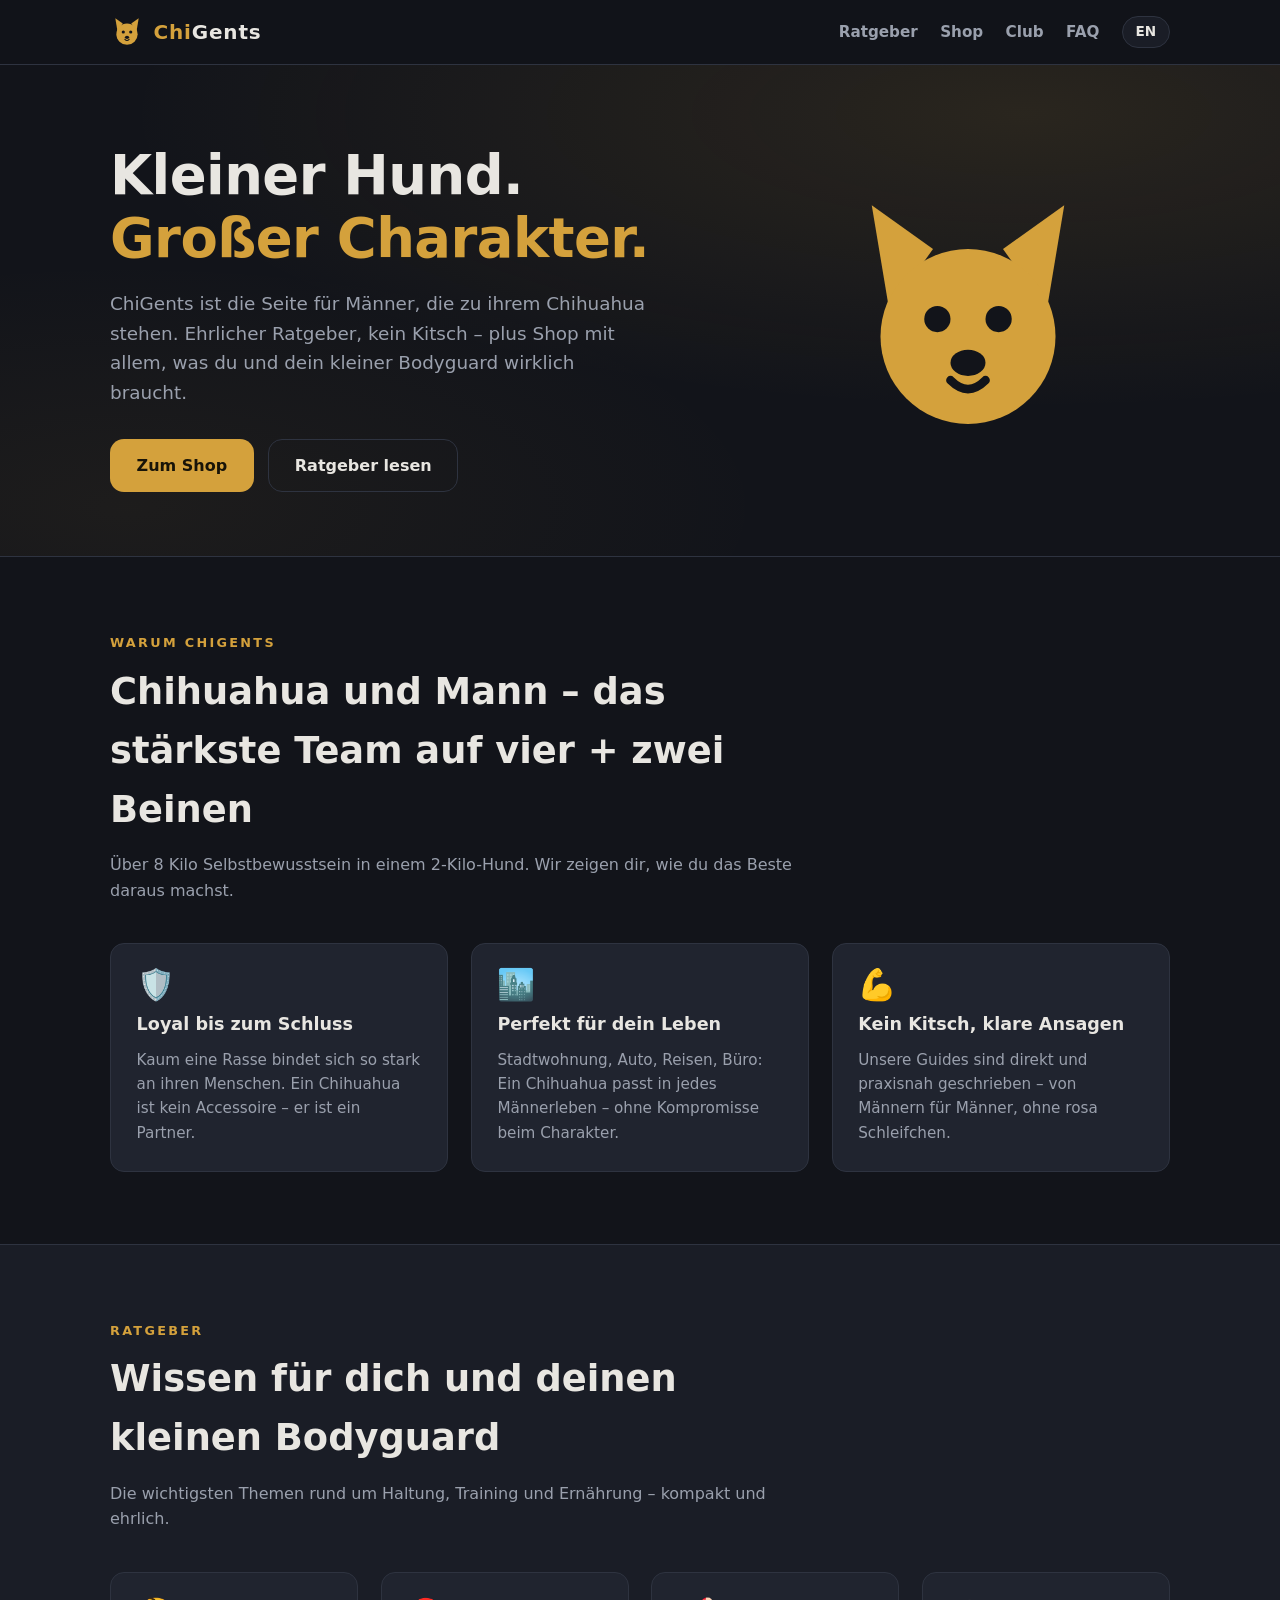
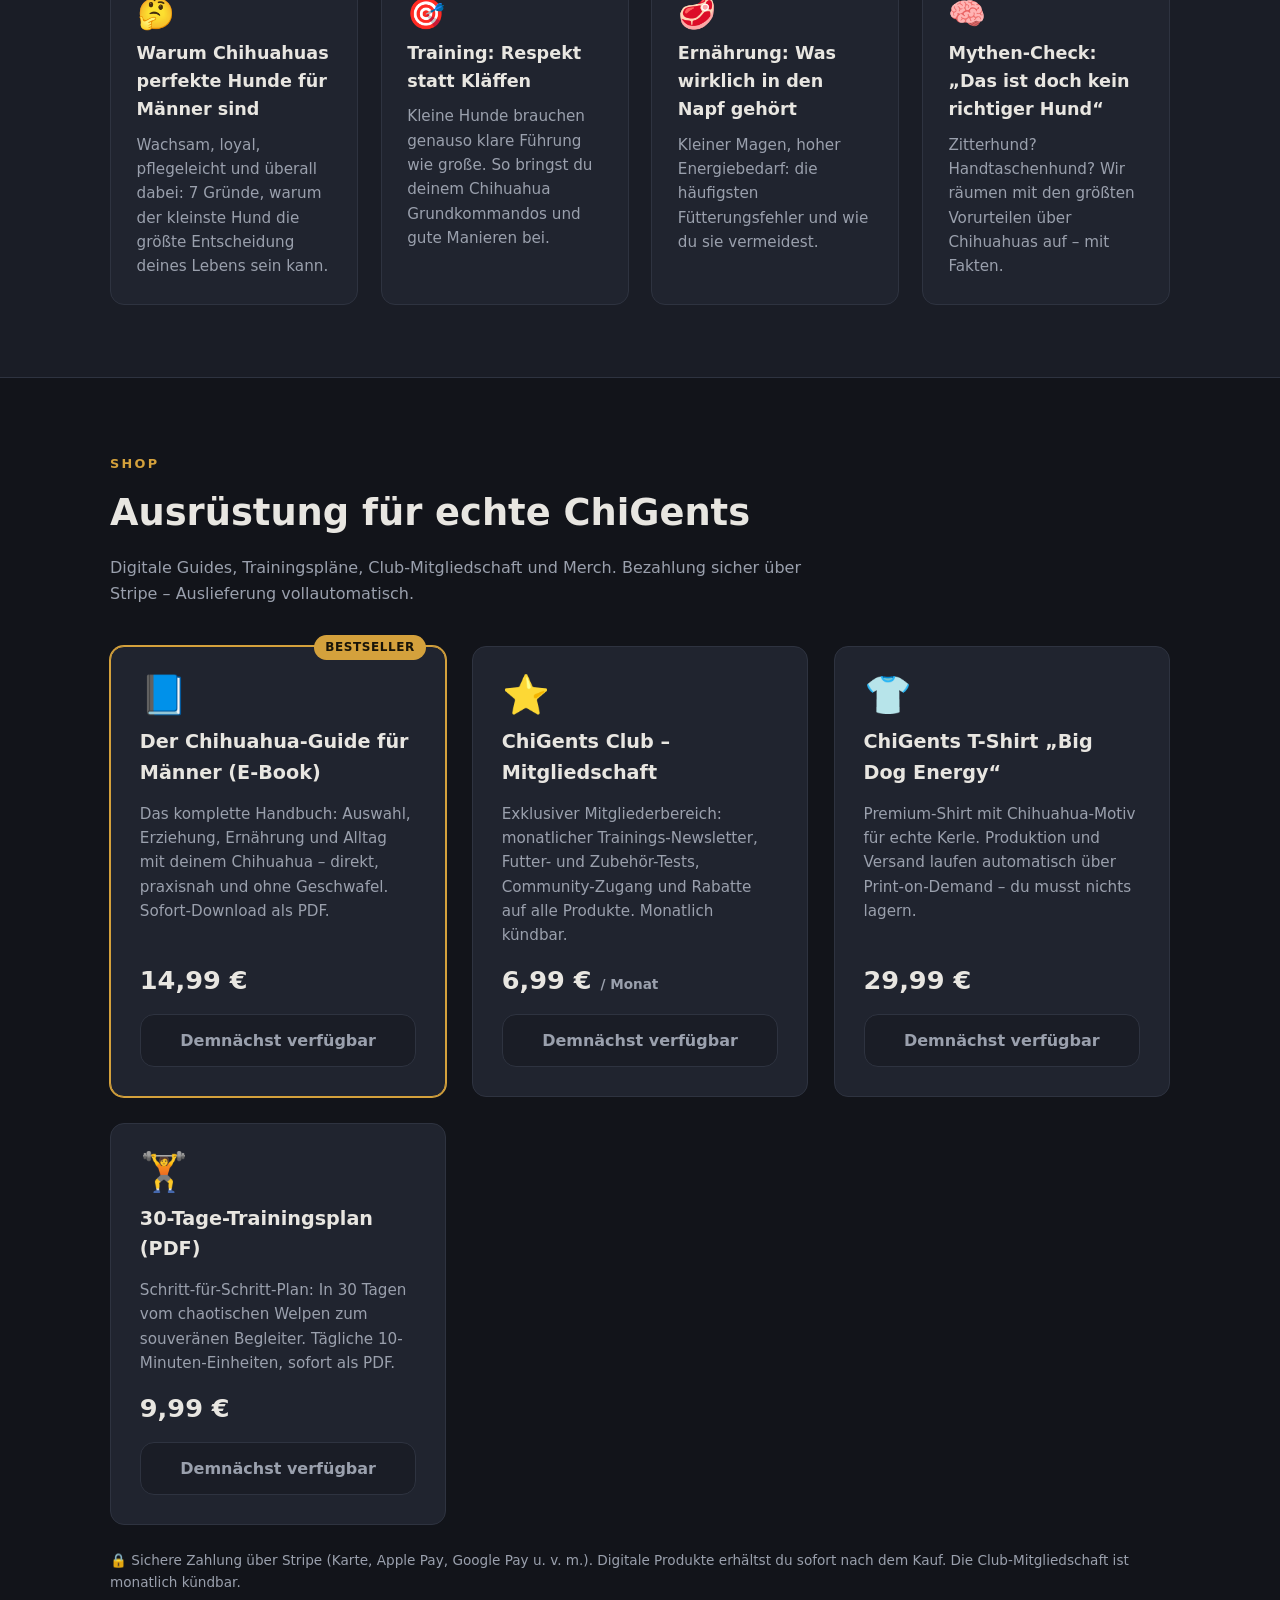
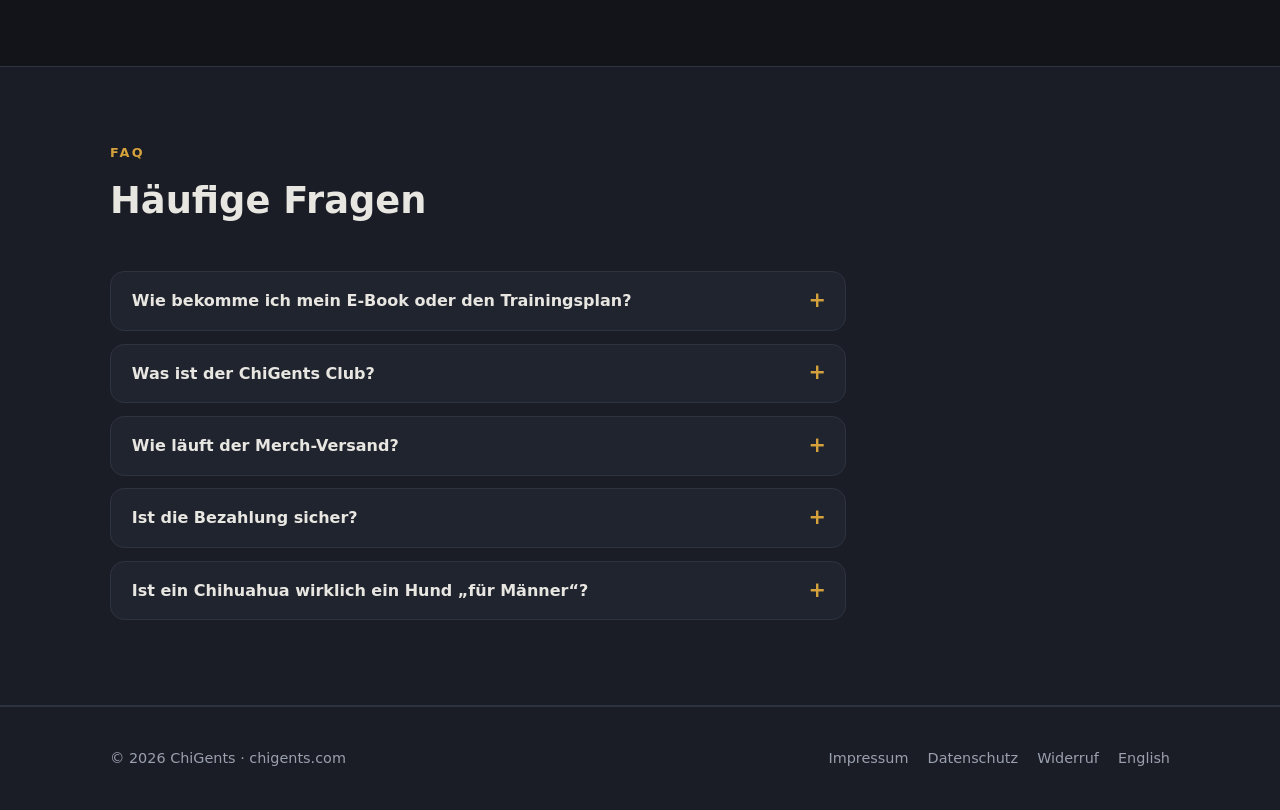
==== index.html @ 24e94a9b "Add ChiGents landing page with shop, Stripe payment links and GitHub Pages deploy - Bilingual (DE/EN" ====
<!DOCTYPE html>
<html lang="de">
<head>
  <meta charset="UTF-8">
  <meta name="viewport" content="width=device-width, initial-scale=1.0">
  <title>ChiGents – Männer mit Chihuahua | Shop &amp; Ratgeber</title>
  <meta name="description" content="ChiGents ist die Seite für Männer mit Chihuahua: ehrlicher Ratgeber, E-Books, Trainingspläne, Club-Mitgliedschaft und Merch. Kleiner Hund. Großer Charakter.">
  <link rel="canonical" href="https://chigents.com/">
  <link rel="alternate" hreflang="de" href="https://chigents.com/">
  <link rel="alternate" hreflang="en" href="https://chigents.com/en/">
  <meta property="og:title" content="ChiGents – Männer mit Chihuahua">
  <meta property="og:description" content="Ratgeber, Shop und Club für Männer mit Chihuahua. Kleiner Hund. Großer Charakter.">
  <meta property="og:type" content="website">
  <meta property="og:url" content="https://chigents.com/">
  <link rel="icon" href="data:image/svg+xml,%3Csvg xmlns='http://www.w3.org/2000/svg' viewBox='0 0 100 100'%3E%3Ctext y='80' font-size='80'%3E🐕%3C/text%3E%3C/svg%3E">
  <link rel="stylesheet" href="assets/css/style.css">
</head>
<body>

  <header class="site-header">
    <div class="container">
      <a class="brand" href="./">
        <svg class="logo" viewBox="0 0 64 64" aria-hidden="true">
          <polygon points="10,6 24,16 14,30" fill="#d4a13c"/>
          <polygon points="54,6 40,16 50,30" fill="#d4a13c"/>
          <circle cx="32" cy="36" r="20" fill="#d4a13c"/>
          <circle cx="25" cy="32" r="3" fill="#12141a"/>
          <circle cx="39" cy="32" r="3" fill="#12141a"/>
          <ellipse cx="32" cy="42" rx="4" ry="3" fill="#12141a"/>
          <path d="M28 46 q4 4 8 0" stroke="#12141a" stroke-width="2" fill="none" stroke-linecap="round"/>
        </svg>
        <span><span class="brand-chi">Chi</span>Gents</span>
      </a>
      <nav class="main-nav">
        <a href="#ratgeber">Ratgeber</a>
        <a href="#shop">Shop</a>
        <a href="#club">Club</a>
        <a href="#faq">FAQ</a>
        <a class="lang-switch" href="en/" hreflang="en" lang="en">EN</a>
      </nav>
    </div>
  </header>

  <main>

    <!-- Hero -->
    <section class="hero">
      <div class="container">
        <div>
          <h1>Kleiner Hund.<br><span class="accent">Großer Charakter.</span></h1>
          <p class="tagline">
            ChiGents ist die Seite für Männer, die zu ihrem Chihuahua stehen.
            Ehrlicher Ratgeber, kein Kitsch – plus Shop mit allem, was du und
            dein kleiner Bodyguard wirklich braucht.
          </p>
          <div class="hero-cta">
            <a class="btn btn-primary" href="#shop">Zum Shop</a>
            <a class="btn btn-ghost" href="#ratgeber">Ratgeber lesen</a>
          </div>
        </div>
        <div class="hero-dog">
          <svg viewBox="0 0 64 64" aria-hidden="true">
            <polygon points="10,6 24,16 14,30" fill="#d4a13c"/>
            <polygon points="54,6 40,16 50,30" fill="#d4a13c"/>
            <circle cx="32" cy="36" r="20" fill="#d4a13c"/>
            <circle cx="25" cy="32" r="3" fill="#12141a"/>
            <circle cx="39" cy="32" r="3" fill="#12141a"/>
            <ellipse cx="32" cy="42" rx="4" ry="3" fill="#12141a"/>
            <path d="M28 46 q4 4 8 0" stroke="#12141a" stroke-width="2" fill="none" stroke-linecap="round"/>
          </svg>
        </div>
      </div>
    </section>

    <!-- Warum ChiGents -->
    <section class="section">
      <div class="container">
        <div class="section-head">
          <span class="kicker">Warum ChiGents</span>
          <h2>Chihuahua und Mann – das stärkste Team auf vier + zwei Beinen</h2>
          <p>Über 8 Kilo Selbstbewusstsein in einem 2-Kilo-Hund. Wir zeigen dir, wie du das Beste daraus machst.</p>
        </div>
        <div class="card-grid">
          <div class="card">
            <div class="card-icon">🛡️</div>
            <h3>Loyal bis zum Schluss</h3>
            <p>Kaum eine Rasse bindet sich so stark an ihren Menschen. Ein Chihuahua ist kein Accessoire – er ist ein Partner.</p>
          </div>
          <div class="card">
            <div class="card-icon">🏙️</div>
            <h3>Perfekt für dein Leben</h3>
            <p>Stadtwohnung, Auto, Reisen, Büro: Ein Chihuahua passt in jedes Männerleben – ohne Kompromisse beim Charakter.</p>
          </div>
          <div class="card">
            <div class="card-icon">💪</div>
            <h3>Kein Kitsch, klare Ansagen</h3>
            <p>Unsere Guides sind direkt und praxisnah geschrieben – von Männern für Männer, ohne rosa Schleifchen.</p>
          </div>
        </div>
      </div>
    </section>

    <!-- Ratgeber -->
    <section class="section alt" id="ratgeber">
      <div class="container">
        <div class="section-head">
          <span class="kicker">Ratgeber</span>
          <h2>Wissen für dich und deinen kleinen Bodyguard</h2>
          <p>Die wichtigsten Themen rund um Haltung, Training und Ernährung – kompakt und ehrlich.</p>
        </div>
        <div class="card-grid">
          <div class="card">
            <div class="card-icon">🤔</div>
            <h3>Warum Chihuahuas perfekte Hunde für Männer sind</h3>
            <p>Wachsam, loyal, pflegeleicht und überall dabei: 7 Gründe, warum der kleinste Hund die größte Entscheidung deines Lebens sein kann.</p>
          </div>
          <div class="card">
            <div class="card-icon">🎯</div>
            <h3>Training: Respekt statt Kläffen</h3>
            <p>Kleine Hunde brauchen genauso klare Führung wie große. So bringst du deinem Chihuahua Grundkommandos und gute Manieren bei.</p>
          </div>
          <div class="card">
            <div class="card-icon">🥩</div>
            <h3>Ernährung: Was wirklich in den Napf gehört</h3>
            <p>Kleiner Magen, hoher Energiebedarf: die häufigsten Fütterungsfehler und wie du sie vermeidest.</p>
          </div>
          <div class="card">
            <div class="card-icon">🧠</div>
            <h3>Mythen-Check: „Das ist doch kein richtiger Hund“</h3>
            <p>Zitterhund? Handtaschenhund? Wir räumen mit den größten Vorurteilen über Chihuahuas auf – mit Fakten.</p>
          </div>
        </div>
      </div>
    </section>

    <!-- Shop -->
    <section class="section" id="shop">
      <div class="container">
        <div class="section-head">
          <span class="kicker">Shop</span>
          <h2>Ausrüstung für echte ChiGents</h2>
          <p>Digitale Guides, Trainingspläne, Club-Mitgliedschaft und Merch. Bezahlung sicher über Stripe – Auslieferung vollautomatisch.</p>
        </div>
        <div class="product-grid" id="product-grid">
          <!-- Produktkarten werden aus assets/js/products.js gerendert -->
        </div>
        <p class="shop-note" id="club">
          🔒 Sichere Zahlung über Stripe (Karte, Apple Pay, Google Pay u.&nbsp;v.&nbsp;m.). Digitale Produkte erhältst du sofort nach dem Kauf.
          Die Club-Mitgliedschaft ist monatlich kündbar.
        </p>
      </div>
    </section>

    <!-- FAQ -->
    <section class="section alt" id="faq">
      <div class="container">
        <div class="section-head">
          <span class="kicker">FAQ</span>
          <h2>Häufige Fragen</h2>
        </div>
        <div class="faq-list">
          <details>
            <summary>Wie bekomme ich mein E-Book oder den Trainingsplan?</summary>
            <p>Direkt nach der Bezahlung über Stripe erhältst du automatisch deinen Download-Link – per Bestätigungsseite und E-Mail. Kein Warten, kein Versand.</p>
          </details>
          <details>
            <summary>Was ist der ChiGents Club?</summary>
            <p>Eine monatliche Mitgliedschaft mit exklusivem Trainings-Newsletter, Produkt-Tests und Rabatten auf alle Shop-Artikel. Du kannst jederzeit zum Monatsende kündigen.</p>
          </details>
          <details>
            <summary>Wie läuft der Merch-Versand?</summary>
            <p>Unsere Textilien werden per Print-on-Demand frisch für dich produziert und direkt vom Produktionspartner verschickt – nachhaltiger als Massenlager und immer in deiner Größe.</p>
          </details>
          <details>
            <summary>Ist die Bezahlung sicher?</summary>
            <p>Ja. Alle Zahlungen laufen über Stripe, einen der weltweit größten Zahlungsanbieter. Wir selbst speichern keine Zahlungsdaten.</p>
          </details>
          <details>
            <summary>Ist ein Chihuahua wirklich ein Hund „für Männer“?</summary>
            <p>Absolut. Chihuahuas gehören zu den loyalsten und wachsamsten Rassen überhaupt. Wer einen führt, weiß: Charakter hat nichts mit Schulterhöhe zu tun.</p>
          </details>
        </div>
      </div>
    </section>

  </main>

  <footer class="site-footer">
    <div class="container">
      <div>© <span id="year">2026</span> ChiGents · chigents.com</div>
      <nav class="footer-links">
        <a href="impressum.html">Impressum</a>
        <a href="datenschutz.html">Datenschutz</a>
        <a href="widerruf.html">Widerruf</a>
        <a href="en/" hreflang="en" lang="en">English</a>
      </nav>
    </div>
  </footer>

  <script src="assets/js/products.js"></script>
  <script src="assets/js/main.js"></script>
</body>
</html>
---- assets/css/style.css ----
/* ============================================================
   ChiGents – chigents.com
   Dunkles, maskulines Theme mit Gold-Akzent
   ============================================================ */

:root {
  --bg: #12141a;
  --bg-soft: #1a1d26;
  --bg-card: #20242f;
  --border: #2e3340;
  --text: #e8e6e1;
  --text-muted: #9aa0ad;
  --accent: #d4a13c;
  --accent-hover: #e6b85c;
  --accent-dark: #a87e2a;
  --danger: #c0533f;
  --radius: 14px;
  --maxw: 1100px;
}

* { box-sizing: border-box; margin: 0; padding: 0; }

html { scroll-behavior: smooth; }

body {
  background: var(--bg);
  color: var(--text);
  font-family: "Segoe UI", system-ui, -apple-system, Roboto, "Helvetica Neue", sans-serif;
  line-height: 1.6;
  -webkit-font-smoothing: antialiased;
}

img, svg { max-width: 100%; display: block; }

a { color: var(--accent); text-decoration: none; }
a:hover { color: var(--accent-hover); }

.container {
  max-width: var(--maxw);
  margin: 0 auto;
  padding: 0 1.25rem;
}

/* ---------- Header ---------- */

.site-header {
  position: sticky;
  top: 0;
  z-index: 50;
  background: rgba(18, 20, 26, 0.92);
  backdrop-filter: blur(8px);
  border-bottom: 1px solid var(--border);
}

.site-header .container {
  display: flex;
  align-items: center;
  justify-content: space-between;
  gap: 1rem;
  height: 64px;
}

.brand {
  display: flex;
  align-items: center;
  gap: 0.6rem;
  font-weight: 800;
  font-size: 1.25rem;
  letter-spacing: 0.04em;
  color: var(--text);
}
.brand:hover { color: var(--text); }
.brand .logo { width: 34px; height: 34px; flex-shrink: 0; }
.brand .brand-chi { color: var(--accent); }

.main-nav {
  display: flex;
  align-items: center;
  gap: 1.4rem;
  font-size: 0.95rem;
}
.main-nav a { color: var(--text-muted); font-weight: 600; }
.main-nav a:hover { color: var(--text); }

.lang-switch {
  border: 1px solid var(--border);
  border-radius: 999px;
  padding: 0.25rem 0.8rem;
  font-size: 0.85rem;
  font-weight: 700;
  color: var(--text) !important;
  background: var(--bg-soft);
}
.lang-switch:hover { border-color: var(--accent); }

@media (max-width: 720px) {
  .main-nav a:not(.lang-switch) { display: none; }
}

/* ---------- Hero ---------- */

.hero {
  padding: 5rem 0 4rem;
  background:
    radial-gradient(ellipse 70% 60% at 80% 10%, rgba(212, 161, 60, 0.12), transparent),
    radial-gradient(ellipse 50% 50% at 10% 90%, rgba(212, 161, 60, 0.06), transparent);
  border-bottom: 1px solid var(--border);
}

.hero .container {
  display: grid;
  grid-template-columns: 1.2fr 0.8fr;
  gap: 3rem;
  align-items: center;
}

.hero h1 {
  font-size: clamp(2.2rem, 5vw, 3.4rem);
  line-height: 1.15;
  font-weight: 900;
  letter-spacing: -0.01em;
}
.hero h1 .accent { color: var(--accent); }

.hero .tagline {
  margin-top: 1.2rem;
  font-size: 1.15rem;
  color: var(--text-muted);
  max-width: 34rem;
}

.hero-cta {
  margin-top: 2rem;
  display: flex;
  flex-wrap: wrap;
  gap: 0.9rem;
}

.hero-dog {
  display: flex;
  justify-content: center;
}
.hero-dog svg { width: min(280px, 60vw); height: auto; }

@media (max-width: 820px) {
  .hero .container { grid-template-columns: 1fr; }
  .hero-dog { order: -1; }
  .hero-dog svg { width: 160px; }
}

/* ---------- Buttons ---------- */

.btn {
  display: inline-block;
  padding: 0.8rem 1.6rem;
  border-radius: var(--radius);
  font-weight: 700;
  font-size: 1rem;
  border: 1px solid transparent;
  cursor: pointer;
  transition: transform 0.12s ease, background 0.12s ease, border-color 0.12s ease;
}
.btn:active { transform: scale(0.98); }

.btn-primary {
  background: var(--accent);
  color: #181408;
}
.btn-primary:hover { background: var(--accent-hover); color: #181408; }

.btn-ghost {
  border-color: var(--border);
  color: var(--text);
  background: transparent;
}
.btn-ghost:hover { border-color: var(--accent); color: var(--text); }

.btn-disabled {
  background: var(--bg-soft);
  border-color: var(--border);
  color: var(--text-muted);
  cursor: not-allowed;
}

/* ---------- Sections ---------- */

.section { padding: 4.5rem 0; }
.section.alt { background: var(--bg-soft); border-top: 1px solid var(--border); border-bottom: 1px solid var(--border); }

.section-head { max-width: 44rem; margin-bottom: 2.5rem; }
.section-head .kicker {
  text-transform: uppercase;
  letter-spacing: 0.18em;
  font-size: 0.8rem;
  font-weight: 800;
  color: var(--accent);
}
.section-head h2 {
  font-size: clamp(1.6rem, 3.5vw, 2.3rem);
  margin-top: 0.5rem;
  font-weight: 800;
}
.section-head p { margin-top: 0.8rem; color: var(--text-muted); }

/* ---------- Cards (Ratgeber / USP) ---------- */

.card-grid {
  display: grid;
  grid-template-columns: repeat(auto-fit, minmax(240px, 1fr));
  gap: 1.4rem;
}

.card {
  background: var(--bg-card);
  border: 1px solid var(--border);
  border-radius: var(--radius);
  padding: 1.6rem;
  display: flex;
  flex-direction: column;
  gap: 0.6rem;
}
.card .card-icon { font-size: 1.9rem; line-height: 1; }
.card h3 { font-size: 1.1rem; font-weight: 800; }
.card p { color: var(--text-muted); font-size: 0.95rem; }
.card .card-link { margin-top: auto; font-weight: 700; font-size: 0.9rem; }

/* ---------- Shop / Produkte ---------- */

.product-grid {
  display: grid;
  grid-template-columns: repeat(auto-fit, minmax(270px, 1fr));
  gap: 1.6rem;
}

.product-card {
  background: var(--bg-card);
  border: 1px solid var(--border);
  border-radius: var(--radius);
  padding: 1.8rem;
  display: flex;
  flex-direction: column;
  gap: 0.8rem;
  position: relative;
}
.product-card.featured { border-color: var(--accent); box-shadow: 0 0 0 1px var(--accent); }

.product-badge {
  position: absolute;
  top: -0.8rem;
  right: 1.2rem;
  background: var(--accent);
  color: #181408;
  font-size: 0.75rem;
  font-weight: 800;
  padding: 0.2rem 0.7rem;
  border-radius: 999px;
  letter-spacing: 0.05em;
  text-transform: uppercase;
}

.product-emoji { font-size: 2.4rem; line-height: 1; }
.product-card h3 { font-size: 1.2rem; font-weight: 800; }
.product-desc { color: var(--text-muted); font-size: 0.95rem; flex-grow: 1; }

.product-price {
  font-size: 1.6rem;
  font-weight: 900;
  color: var(--text);
}
.product-price .price-period {
  font-size: 0.85rem;
  font-weight: 600;
  color: var(--text-muted);
}

.product-card .btn { text-align: center; }

.shop-note {
  margin-top: 1.6rem;
  font-size: 0.85rem;
  color: var(--text-muted);
}

/* ---------- FAQ ---------- */

.faq-list { max-width: 46rem; }

.faq-list details {
  border: 1px solid var(--border);
  border-radius: var(--radius);
  background: var(--bg-card);
  margin-bottom: 0.8rem;
  overflow: hidden;
}
.faq-list summary {
  cursor: pointer;
  padding: 1rem 1.3rem;
  font-weight: 700;
  list-style: none;
  position: relative;
  padding-right: 2.6rem;
}
.faq-list summary::-webkit-details-marker { display: none; }
.faq-list summary::after {
  content: "+";
  position: absolute;
  right: 1.2rem;
  top: 50%;
  transform: translateY(-50%);
  color: var(--accent);
  font-size: 1.3rem;
  font-weight: 800;
}
.faq-list details[open] summary::after { content: "–"; }
.faq-list details p {
  padding: 0 1.3rem 1.1rem;
  color: var(--text-muted);
  font-size: 0.95rem;
}

/* ---------- Footer ---------- */

.site-footer {
  border-top: 1px solid var(--border);
  padding: 2.5rem 0;
  background: var(--bg-soft);
  font-size: 0.9rem;
  color: var(--text-muted);
}
.site-footer .container {
  display: flex;
  flex-wrap: wrap;
  gap: 1.5rem;
  justify-content: space-between;
  align-items: center;
}
.footer-links { display: flex; flex-wrap: wrap; gap: 1.2rem; }
.footer-links a { color: var(--text-muted); }
.footer-links a:hover { color: var(--text); }

/* ---------- Rechtsseiten ---------- */

.legal-page { padding: 3.5rem 0; max-width: 46rem; }
.legal-page h1 { font-size: 2rem; margin-bottom: 1.5rem; }
.legal-page h2 { font-size: 1.25rem; margin: 1.8rem 0 0.6rem; }
.legal-page p, .legal-page li { color: var(--text-muted); margin-bottom: 0.6rem; }
.legal-page ul { padding-left: 1.4rem; }

.todo-box {
  border: 1px dashed var(--danger);
  border-radius: var(--radius);
  padding: 0.9rem 1.2rem;
  margin: 1rem 0;
  color: var(--danger);
  font-weight: 600;
  font-size: 0.9rem;
}
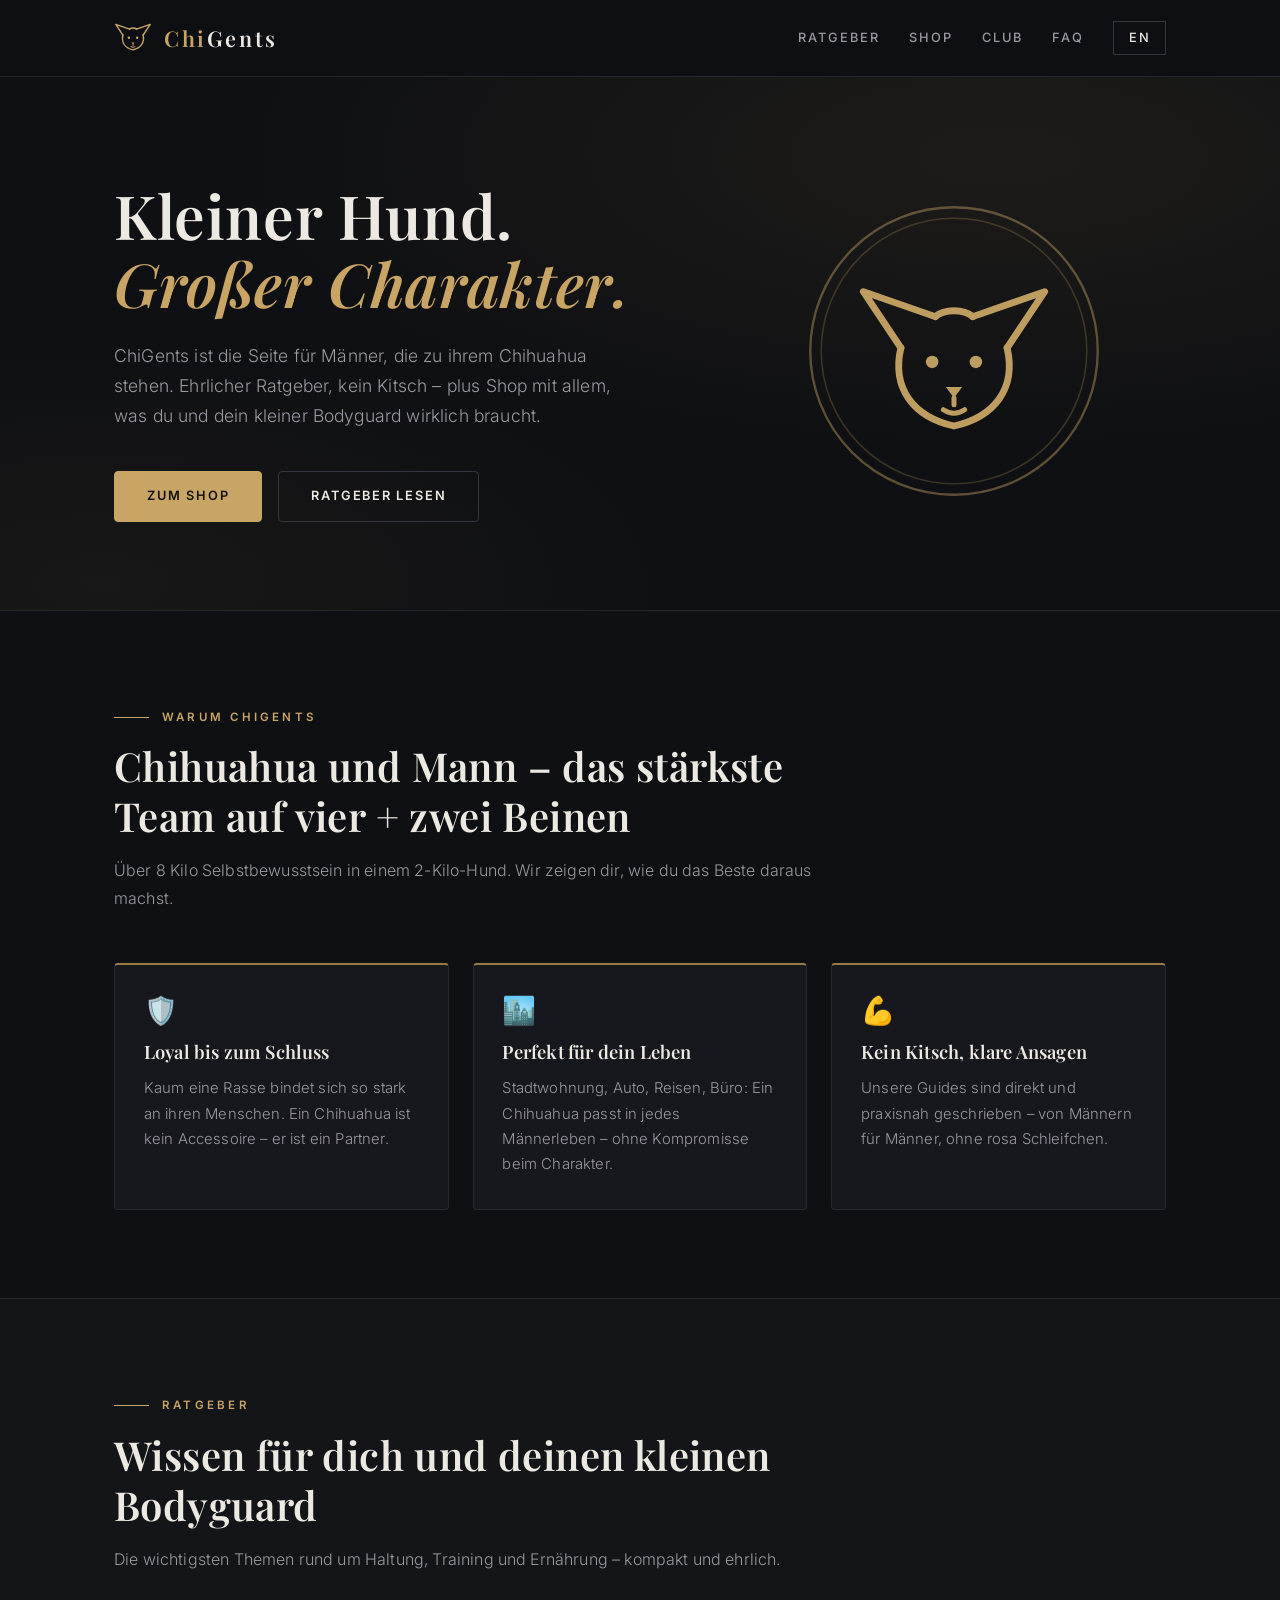
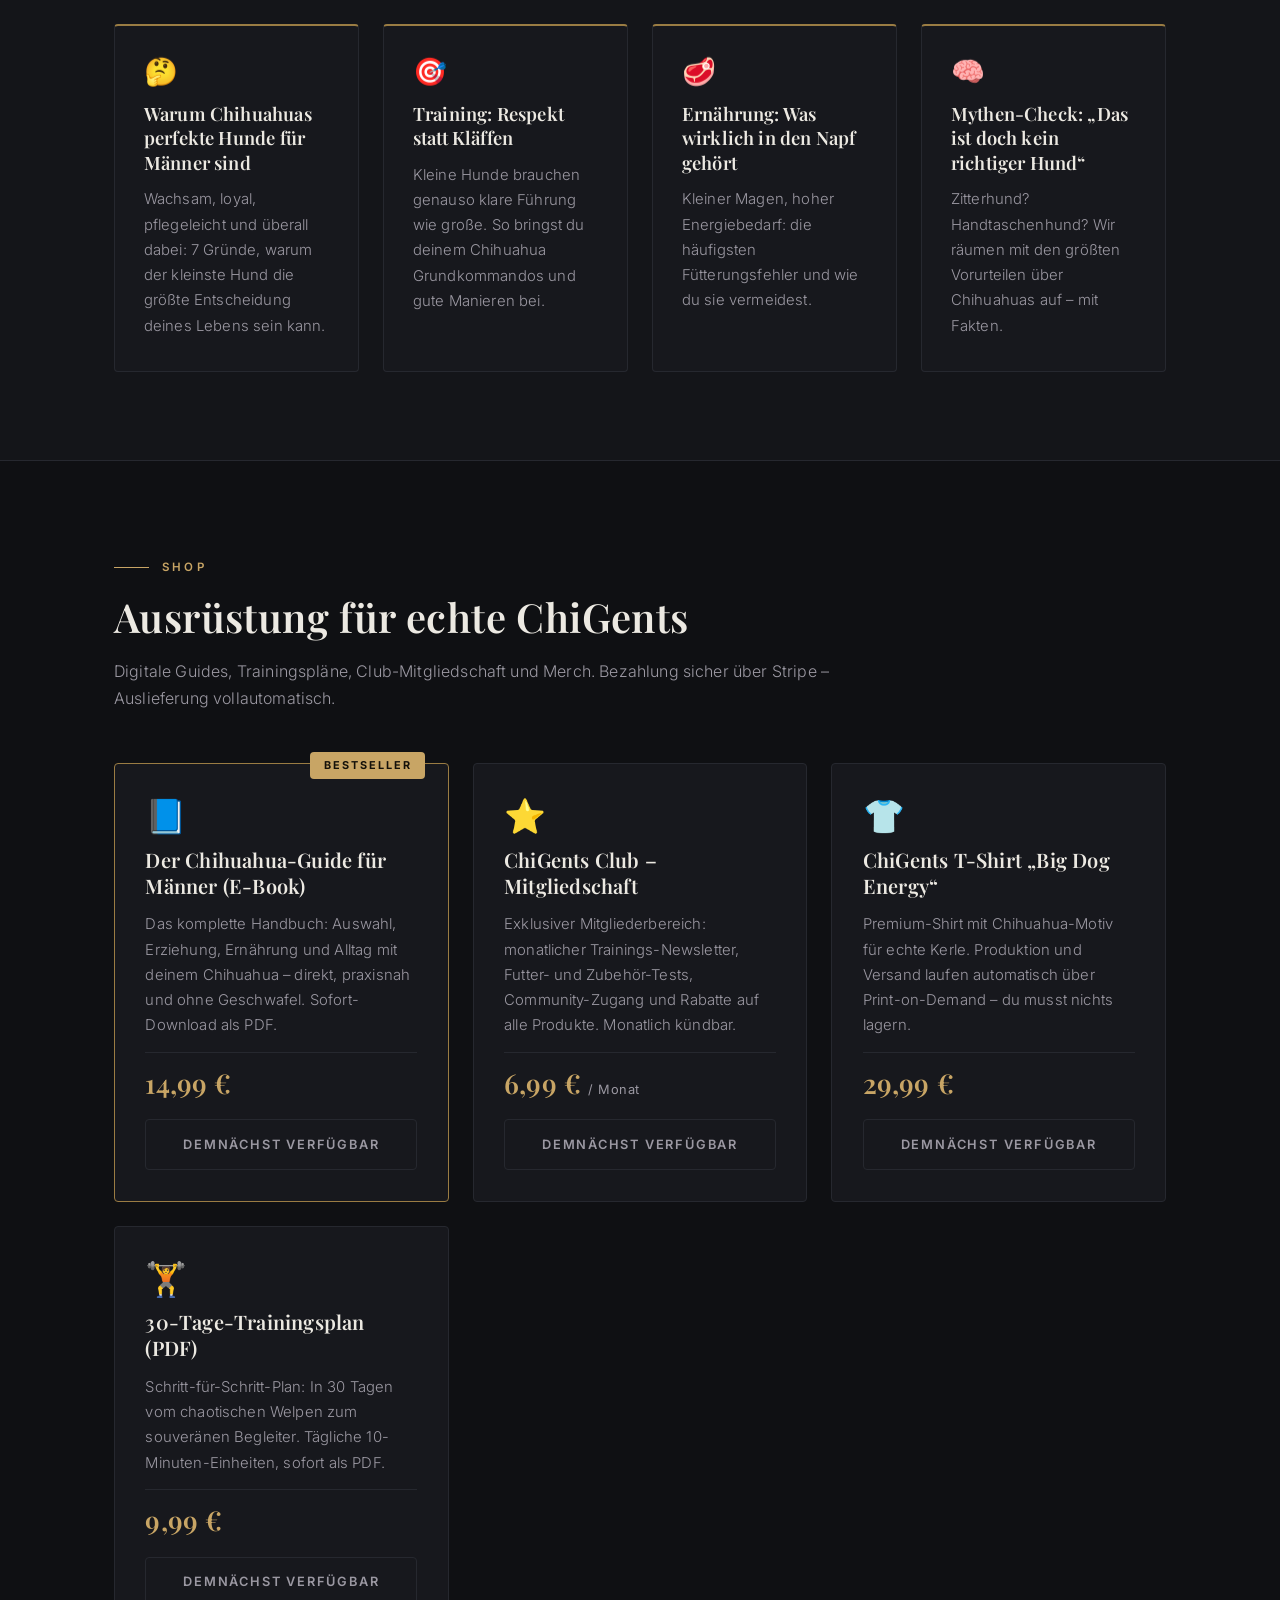
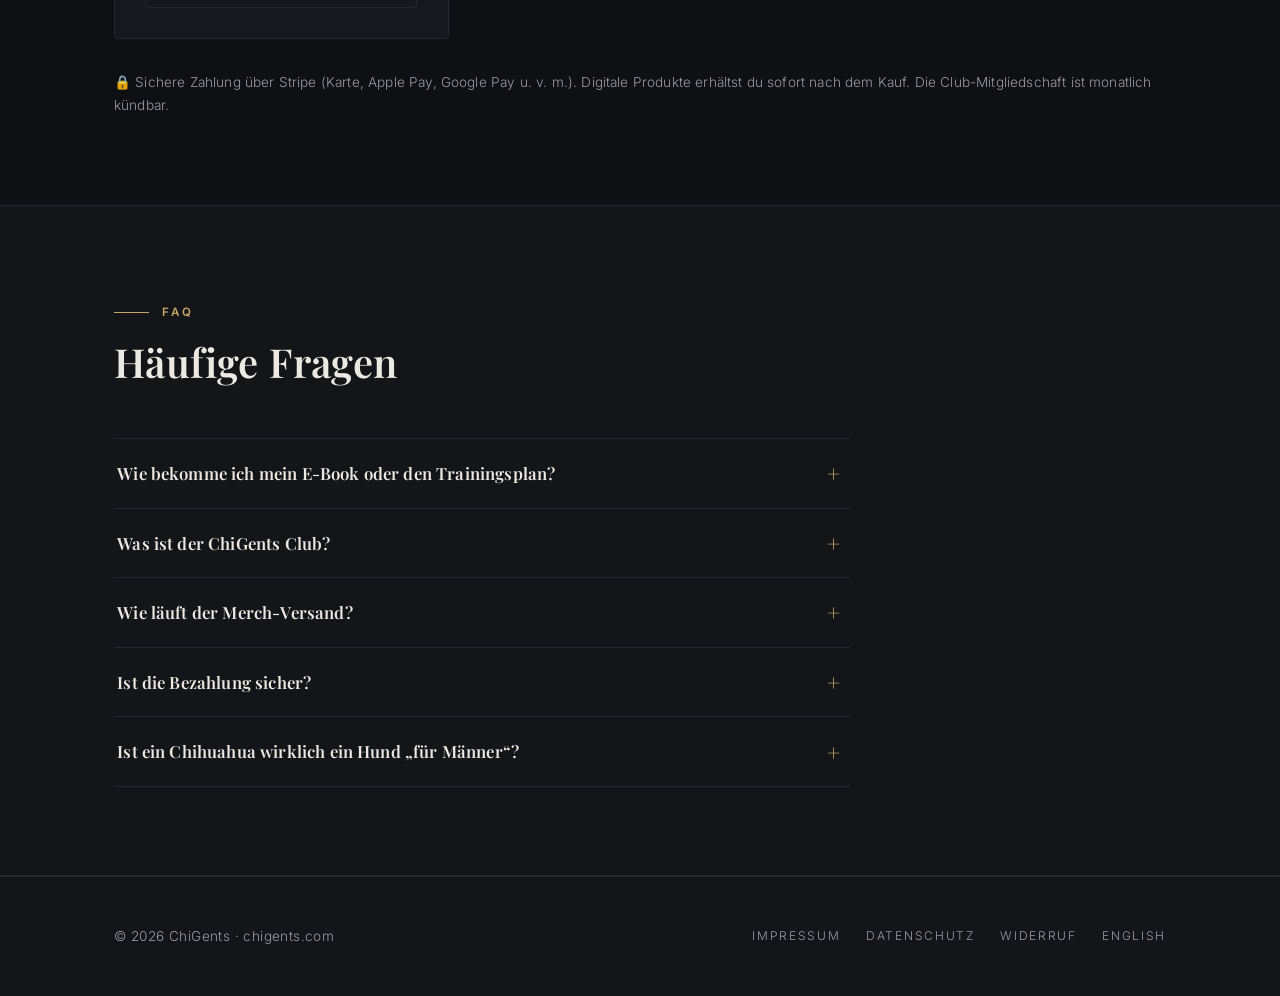
==== commit feca0508: "Redesign with premium look and refined line-art logo - Serif typography (Playfair Display) for headi" ====
--- a/index.html
+++ b/index.html
@@ -12,7 +12,10 @@
   <meta property="og:description" content="Ratgeber, Shop und Club für Männer mit Chihuahua. Kleiner Hund. Großer Charakter.">
   <meta property="og:type" content="website">
   <meta property="og:url" content="https://chigents.com/">
-  <link rel="icon" href="data:image/svg+xml,%3Csvg xmlns='http://www.w3.org/2000/svg' viewBox='0 0 100 100'%3E%3Ctext y='80' font-size='80'%3E🐕%3C/text%3E%3C/svg%3E">
+  <link rel="icon" href="data:image/svg+xml,%3Csvg xmlns='http://www.w3.org/2000/svg' viewBox='0 0 64 64' fill='none' stroke='%23c8a565' stroke-width='3' stroke-linecap='round' stroke-linejoin='round'%3E%3Cpath d='M15 27 L3 9 L26 17'/%3E%3Cpath d='M49 27 L61 9 L38 17'/%3E%3Cpath d='M15 27 C12 40 19 49 32 52 C45 49 52 40 49 27'/%3E%3Cpath d='M26 17 C29 14.5 35 14.5 38 17'/%3E%3C/svg%3E">
+  <link rel="preconnect" href="https://fonts.googleapis.com">
+  <link rel="preconnect" href="https://fonts.gstatic.com" crossorigin>
+  <link rel="stylesheet" href="https://fonts.googleapis.com/css2?family=Playfair+Display:ital,wght@0,500;0,600;0,700;1,600&family=Inter:wght@300;400;500;600;700&display=swap">
   <link rel="stylesheet" href="assets/css/style.css">
 </head>
 <body>
@@ -20,14 +23,14 @@
   <header class="site-header">
     <div class="container">
       <a class="brand" href="./">
-        <svg class="logo" viewBox="0 0 64 64" aria-hidden="true">
-          <polygon points="10,6 24,16 14,30" fill="#d4a13c"/>
-          <polygon points="54,6 40,16 50,30" fill="#d4a13c"/>
-          <circle cx="32" cy="36" r="20" fill="#d4a13c"/>
-          <circle cx="25" cy="32" r="3" fill="#12141a"/>
-          <circle cx="39" cy="32" r="3" fill="#12141a"/>
-          <ellipse cx="32" cy="42" rx="4" ry="3" fill="#12141a"/>
-          <path d="M28 46 q4 4 8 0" stroke="#12141a" stroke-width="2" fill="none" stroke-linecap="round"/>
+        <svg class="logo" viewBox="0 0 64 64" fill="none" stroke="currentColor" stroke-width="2.4" stroke-linecap="round" stroke-linejoin="round" aria-hidden="true">
+          <path d="M15 27 L3 9 L26 17"/>
+          <path d="M49 27 L61 9 L38 17"/>
+          <path d="M15 27 C12 40 19 49 32 52 C45 49 52 40 49 27"/>
+          <path d="M26 17 C29 14.5 35 14.5 38 17"/>
+          <circle cx="25" cy="31.5" r="2" fill="currentColor" stroke="none"/>
+          <circle cx="39" cy="31.5" r="2" fill="currentColor" stroke="none"/>
+          <path d="M29.4 39.5 L34.6 39.5 L32 43 Z" fill="currentColor" stroke="none"/><path d="M32 43 V45.2 M28.6 46.8 Q32 49 35.4 46.8" stroke-width="1.6"/>
         </svg>
         <span><span class="brand-chi">Chi</span>Gents</span>
       </a>
@@ -59,14 +62,18 @@
           </div>
         </div>
         <div class="hero-dog">
-          <svg viewBox="0 0 64 64" aria-hidden="true">
-            <polygon points="10,6 24,16 14,30" fill="#d4a13c"/>
-            <polygon points="54,6 40,16 50,30" fill="#d4a13c"/>
-            <circle cx="32" cy="36" r="20" fill="#d4a13c"/>
-            <circle cx="25" cy="32" r="3" fill="#12141a"/>
-            <circle cx="39" cy="32" r="3" fill="#12141a"/>
-            <ellipse cx="32" cy="42" rx="4" ry="3" fill="#12141a"/>
-            <path d="M28 46 q4 4 8 0" stroke="#12141a" stroke-width="2" fill="none" stroke-linecap="round"/>
+          <svg viewBox="0 0 96 96" fill="none" stroke="currentColor" stroke-linecap="round" stroke-linejoin="round" aria-hidden="true">
+            <circle cx="48" cy="48" r="46" stroke-width="0.75" opacity="0.45"/>
+            <circle cx="48" cy="48" r="42.5" stroke-width="0.5" opacity="0.25"/>
+            <g transform="translate(16 20)" stroke-width="2.2">
+              <path d="M15 27 L3 9 L26 17"/>
+              <path d="M49 27 L61 9 L38 17"/>
+              <path d="M15 27 C12 40 19 49 32 52 C45 49 52 40 49 27"/>
+              <path d="M26 17 C29 14.5 35 14.5 38 17"/>
+              <circle cx="25" cy="31.5" r="2" fill="currentColor" stroke="none"/>
+              <circle cx="39" cy="31.5" r="2" fill="currentColor" stroke="none"/>
+              <path d="M29.4 39.5 L34.6 39.5 L32 43 Z" fill="currentColor" stroke="none"/><path d="M32 43 V45.2 M28.6 46.8 Q32 49 35.4 46.8" stroke-width="1.6"/>
+            </g>
           </svg>
         </div>
       </div>
--- a/assets/css/style.css
+++ b/assets/css/style.css
@@ -1,21 +1,25 @@
 /* ============================================================
    ChiGents – chigents.com
-   Dunkles, maskulines Theme mit Gold-Akzent
+   Premium-Theme: tiefes Anthrazit, Champagner-Gold,
+   Serifen-Typografie, feine Linien, viel Weißraum
    ============================================================ */
 
 :root {
-  --bg: #12141a;
-  --bg-soft: #1a1d26;
-  --bg-card: #20242f;
-  --border: #2e3340;
-  --text: #e8e6e1;
-  --text-muted: #9aa0ad;
-  --accent: #d4a13c;
-  --accent-hover: #e6b85c;
-  --accent-dark: #a87e2a;
-  --danger: #c0533f;
-  --radius: 14px;
+  --bg: #0f1013;
+  --bg-soft: #141519;
+  --bg-card: #17181d;
+  --border: #26282f;
+  --border-strong: #34363f;
+  --text: #ece9e2;
+  --text-muted: #9b98a2;
+  --accent: #c8a565;
+  --accent-hover: #dcbe85;
+  --accent-dark: #9a7c43;
+  --danger: #b65a48;
+  --radius: 4px;
   --maxw: 1100px;
+  --font-serif: "Playfair Display", "Georgia", serif;
+  --font-sans: "Inter", "Segoe UI", system-ui, -apple-system, sans-serif;
 }
 
 * { box-sizing: border-box; margin: 0; padding: 0; }
@@ -25,20 +29,28 @@
 body {
   background: var(--bg);
   color: var(--text);
-  font-family: "Segoe UI", system-ui, -apple-system, Roboto, "Helvetica Neue", sans-serif;
-  line-height: 1.6;
+  font-family: var(--font-sans);
+  font-weight: 300;
+  line-height: 1.7;
+  letter-spacing: 0.01em;
   -webkit-font-smoothing: antialiased;
 }
 
 img, svg { max-width: 100%; display: block; }
 
-a { color: var(--accent); text-decoration: none; }
+a { color: var(--accent); text-decoration: none; transition: color 0.15s ease; }
 a:hover { color: var(--accent-hover); }
+
+h1, h2, h3 {
+  font-family: var(--font-serif);
+  font-weight: 600;
+  letter-spacing: 0.01em;
+}
 
 .container {
   max-width: var(--maxw);
   margin: 0 auto;
-  padding: 0 1.25rem;
+  padding: 0 1.5rem;
 }
 
 /* ---------- Header ---------- */
@@ -47,8 +59,8 @@
   position: sticky;
   top: 0;
   z-index: 50;
-  background: rgba(18, 20, 26, 0.92);
-  backdrop-filter: blur(8px);
+  background: rgba(15, 16, 19, 0.92);
+  backdrop-filter: blur(10px);
   border-bottom: 1px solid var(--border);
 }
 
@@ -57,41 +69,44 @@
   align-items: center;
   justify-content: space-between;
   gap: 1rem;
-  height: 64px;
+  height: 76px;
 }
 
 .brand {
   display: flex;
   align-items: center;
-  gap: 0.6rem;
-  font-weight: 800;
-  font-size: 1.25rem;
-  letter-spacing: 0.04em;
+  gap: 0.75rem;
+  font-family: var(--font-serif);
+  font-weight: 600;
+  font-size: 1.35rem;
+  letter-spacing: 0.12em;
   color: var(--text);
 }
 .brand:hover { color: var(--text); }
-.brand .logo { width: 34px; height: 34px; flex-shrink: 0; }
+.brand .logo { width: 38px; height: 38px; flex-shrink: 0; color: var(--accent); }
 .brand .brand-chi { color: var(--accent); }
 
 .main-nav {
   display: flex;
   align-items: center;
-  gap: 1.4rem;
-  font-size: 0.95rem;
-}
-.main-nav a { color: var(--text-muted); font-weight: 600; }
-.main-nav a:hover { color: var(--text); }
+  gap: 1.8rem;
+  font-size: 0.8rem;
+}
+.main-nav a {
+  color: var(--text-muted);
+  font-weight: 500;
+  text-transform: uppercase;
+  letter-spacing: 0.16em;
+}
+.main-nav a:hover { color: var(--accent); }
 
 .lang-switch {
-  border: 1px solid var(--border);
-  border-radius: 999px;
-  padding: 0.25rem 0.8rem;
-  font-size: 0.85rem;
-  font-weight: 700;
+  border: 1px solid var(--border-strong);
+  padding: 0.3rem 0.9rem;
   color: var(--text) !important;
-  background: var(--bg-soft);
-}
-.lang-switch:hover { border-color: var(--accent); }
+  background: transparent;
+}
+.lang-switch:hover { border-color: var(--accent); color: var(--accent) !important; }
 
 @media (max-width: 720px) {
   .main-nav a:not(.lang-switch) { display: none; }
@@ -100,184 +115,218 @@
 /* ---------- Hero ---------- */
 
 .hero {
-  padding: 5rem 0 4rem;
+  padding: 6.5rem 0 5.5rem;
   background:
-    radial-gradient(ellipse 70% 60% at 80% 10%, rgba(212, 161, 60, 0.12), transparent),
-    radial-gradient(ellipse 50% 50% at 10% 90%, rgba(212, 161, 60, 0.06), transparent);
+    radial-gradient(ellipse 60% 55% at 78% 15%, rgba(200, 165, 101, 0.08), transparent),
+    radial-gradient(ellipse 45% 45% at 8% 95%, rgba(200, 165, 101, 0.05), transparent);
   border-bottom: 1px solid var(--border);
 }
 
 .hero .container {
   display: grid;
-  grid-template-columns: 1.2fr 0.8fr;
-  gap: 3rem;
+  grid-template-columns: 1.15fr 0.85fr;
+  gap: 3.5rem;
   align-items: center;
 }
 
 .hero h1 {
-  font-size: clamp(2.2rem, 5vw, 3.4rem);
-  line-height: 1.15;
-  font-weight: 900;
-  letter-spacing: -0.01em;
-}
-.hero h1 .accent { color: var(--accent); }
+  font-size: clamp(2.4rem, 5.2vw, 3.8rem);
+  line-height: 1.12;
+  font-weight: 600;
+}
+.hero h1 .accent { color: var(--accent); font-style: italic; }
 
 .hero .tagline {
-  margin-top: 1.2rem;
-  font-size: 1.15rem;
-  color: var(--text-muted);
-  max-width: 34rem;
+  margin-top: 1.5rem;
+  font-size: 1.1rem;
+  color: var(--text-muted);
+  max-width: 33rem;
 }
 
 .hero-cta {
-  margin-top: 2rem;
+  margin-top: 2.5rem;
   display: flex;
   flex-wrap: wrap;
-  gap: 0.9rem;
+  gap: 1rem;
 }
 
 .hero-dog {
   display: flex;
   justify-content: center;
-}
-.hero-dog svg { width: min(280px, 60vw); height: auto; }
+  color: var(--accent);
+}
+.hero-dog svg { width: min(300px, 62vw); height: auto; opacity: 0.95; }
 
 @media (max-width: 820px) {
+  .hero { padding: 4.5rem 0 4rem; }
   .hero .container { grid-template-columns: 1fr; }
   .hero-dog { order: -1; }
-  .hero-dog svg { width: 160px; }
+  .hero-dog svg { width: 170px; }
 }
 
 /* ---------- Buttons ---------- */
 
 .btn {
   display: inline-block;
-  padding: 0.8rem 1.6rem;
+  padding: 0.85rem 2rem;
   border-radius: var(--radius);
-  font-weight: 700;
-  font-size: 1rem;
+  font-family: var(--font-sans);
+  font-weight: 600;
+  font-size: 0.8rem;
+  text-transform: uppercase;
+  letter-spacing: 0.14em;
   border: 1px solid transparent;
   cursor: pointer;
-  transition: transform 0.12s ease, background 0.12s ease, border-color 0.12s ease;
-}
-.btn:active { transform: scale(0.98); }
+  transition: all 0.18s ease;
+}
+.btn:active { transform: scale(0.985); }
 
 .btn-primary {
   background: var(--accent);
-  color: #181408;
-}
-.btn-primary:hover { background: var(--accent-hover); color: #181408; }
+  border-color: var(--accent);
+  color: #14110a;
+}
+.btn-primary:hover {
+  background: var(--accent-hover);
+  border-color: var(--accent-hover);
+  color: #14110a;
+}
 
 .btn-ghost {
-  border-color: var(--border);
+  border-color: var(--border-strong);
   color: var(--text);
   background: transparent;
 }
-.btn-ghost:hover { border-color: var(--accent); color: var(--text); }
+.btn-ghost:hover { border-color: var(--accent); color: var(--accent); }
 
 .btn-disabled {
+  background: transparent;
+  border-color: var(--border);
+  color: var(--text-muted);
+  cursor: not-allowed;
+}
+
+/* ---------- Sections ---------- */
+
+.section { padding: 5.5rem 0; }
+.section.alt {
   background: var(--bg-soft);
-  border-color: var(--border);
-  color: var(--text-muted);
-  cursor: not-allowed;
-}
-
-/* ---------- Sections ---------- */
-
-.section { padding: 4.5rem 0; }
-.section.alt { background: var(--bg-soft); border-top: 1px solid var(--border); border-bottom: 1px solid var(--border); }
-
-.section-head { max-width: 44rem; margin-bottom: 2.5rem; }
+  border-top: 1px solid var(--border);
+  border-bottom: 1px solid var(--border);
+}
+
+.section-head { max-width: 46rem; margin-bottom: 3.2rem; }
 .section-head .kicker {
+  display: inline-flex;
+  align-items: center;
+  gap: 0.8rem;
   text-transform: uppercase;
-  letter-spacing: 0.18em;
-  font-size: 0.8rem;
-  font-weight: 800;
+  letter-spacing: 0.28em;
+  font-size: 0.72rem;
+  font-weight: 600;
   color: var(--accent);
 }
+.section-head .kicker::before {
+  content: "";
+  display: inline-block;
+  width: 2.2rem;
+  height: 1px;
+  background: var(--accent);
+}
 .section-head h2 {
-  font-size: clamp(1.6rem, 3.5vw, 2.3rem);
-  margin-top: 0.5rem;
-  font-weight: 800;
-}
-.section-head p { margin-top: 0.8rem; color: var(--text-muted); }
+  font-size: clamp(1.7rem, 3.6vw, 2.5rem);
+  margin-top: 0.9rem;
+  line-height: 1.25;
+}
+.section-head p { margin-top: 1rem; color: var(--text-muted); }
 
 /* ---------- Cards (Ratgeber / USP) ---------- */
 
 .card-grid {
   display: grid;
   grid-template-columns: repeat(auto-fit, minmax(240px, 1fr));
-  gap: 1.4rem;
+  gap: 1.5rem;
 }
 
 .card {
   background: var(--bg-card);
   border: 1px solid var(--border);
+  border-top: 2px solid var(--accent-dark);
   border-radius: var(--radius);
-  padding: 1.6rem;
+  padding: 2rem 1.8rem;
   display: flex;
   flex-direction: column;
-  gap: 0.6rem;
-}
-.card .card-icon { font-size: 1.9rem; line-height: 1; }
-.card h3 { font-size: 1.1rem; font-weight: 800; }
-.card p { color: var(--text-muted); font-size: 0.95rem; }
-.card .card-link { margin-top: auto; font-weight: 700; font-size: 0.9rem; }
+  gap: 0.7rem;
+  transition: border-color 0.18s ease, transform 0.18s ease;
+}
+.card:hover { border-color: var(--border-strong); border-top-color: var(--accent); transform: translateY(-2px); }
+.card .card-icon { font-size: 1.7rem; line-height: 1; margin-bottom: 0.3rem; }
+.card h3 { font-size: 1.15rem; line-height: 1.35; }
+.card p { color: var(--text-muted); font-size: 0.93rem; }
+.card .card-link { margin-top: auto; font-weight: 600; font-size: 0.85rem; letter-spacing: 0.06em; }
 
 /* ---------- Shop / Produkte ---------- */
 
 .product-grid {
   display: grid;
   grid-template-columns: repeat(auto-fit, minmax(270px, 1fr));
-  gap: 1.6rem;
+  gap: 1.5rem;
 }
 
 .product-card {
   background: var(--bg-card);
   border: 1px solid var(--border);
   border-radius: var(--radius);
-  padding: 1.8rem;
+  padding: 2.2rem 1.9rem 1.9rem;
   display: flex;
   flex-direction: column;
-  gap: 0.8rem;
+  gap: 0.85rem;
   position: relative;
-}
-.product-card.featured { border-color: var(--accent); box-shadow: 0 0 0 1px var(--accent); }
+  transition: border-color 0.18s ease, transform 0.18s ease;
+}
+.product-card:hover { border-color: var(--border-strong); transform: translateY(-2px); }
+.product-card.featured { border-color: var(--accent-dark); }
+.product-card.featured:hover { border-color: var(--accent); }
 
 .product-badge {
   position: absolute;
-  top: -0.8rem;
-  right: 1.2rem;
+  top: -0.75rem;
+  right: 1.4rem;
   background: var(--accent);
-  color: #181408;
-  font-size: 0.75rem;
-  font-weight: 800;
-  padding: 0.2rem 0.7rem;
-  border-radius: 999px;
-  letter-spacing: 0.05em;
+  color: #14110a;
+  font-size: 0.68rem;
+  font-weight: 700;
+  padding: 0.25rem 0.85rem;
+  border-radius: var(--radius);
+  letter-spacing: 0.18em;
   text-transform: uppercase;
 }
 
-.product-emoji { font-size: 2.4rem; line-height: 1; }
-.product-card h3 { font-size: 1.2rem; font-weight: 800; }
-.product-desc { color: var(--text-muted); font-size: 0.95rem; flex-grow: 1; }
+.product-emoji { font-size: 2.1rem; line-height: 1; }
+.product-card h3 { font-size: 1.25rem; line-height: 1.3; }
+.product-desc { color: var(--text-muted); font-size: 0.93rem; flex-grow: 1; }
 
 .product-price {
-  font-size: 1.6rem;
-  font-weight: 900;
-  color: var(--text);
+  font-family: var(--font-serif);
+  font-size: 1.7rem;
+  font-weight: 600;
+  color: var(--accent);
+  padding-top: 0.4rem;
+  border-top: 1px solid var(--border);
 }
 .product-price .price-period {
+  font-family: var(--font-sans);
+  font-size: 0.8rem;
+  font-weight: 400;
+  color: var(--text-muted);
+  letter-spacing: 0.04em;
+}
+
+.product-card .btn { text-align: center; }
+
+.shop-note {
+  margin-top: 2rem;
   font-size: 0.85rem;
-  font-weight: 600;
-  color: var(--text-muted);
-}
-
-.product-card .btn { text-align: center; }
-
-.shop-note {
-  margin-top: 1.6rem;
-  font-size: 0.85rem;
   color: var(--text-muted);
 }
 
@@ -286,46 +335,47 @@
 .faq-list { max-width: 46rem; }
 
 .faq-list details {
-  border: 1px solid var(--border);
-  border-radius: var(--radius);
-  background: var(--bg-card);
-  margin-bottom: 0.8rem;
-  overflow: hidden;
-}
+  border-bottom: 1px solid var(--border);
+  background: transparent;
+}
+.faq-list details:first-of-type { border-top: 1px solid var(--border); }
 .faq-list summary {
   cursor: pointer;
-  padding: 1rem 1.3rem;
-  font-weight: 700;
+  padding: 1.25rem 2.6rem 1.25rem 0.2rem;
+  font-family: var(--font-serif);
+  font-weight: 600;
+  font-size: 1.05rem;
   list-style: none;
   position: relative;
-  padding-right: 2.6rem;
 }
 .faq-list summary::-webkit-details-marker { display: none; }
 .faq-list summary::after {
   content: "+";
   position: absolute;
-  right: 1.2rem;
+  right: 0.6rem;
   top: 50%;
   transform: translateY(-50%);
   color: var(--accent);
-  font-size: 1.3rem;
-  font-weight: 800;
+  font-size: 1.4rem;
+  font-weight: 400;
 }
 .faq-list details[open] summary::after { content: "–"; }
 .faq-list details p {
-  padding: 0 1.3rem 1.1rem;
+  padding: 0 0.2rem 1.3rem;
   color: var(--text-muted);
   font-size: 0.95rem;
+  max-width: 42rem;
 }
 
 /* ---------- Footer ---------- */
 
 .site-footer {
   border-top: 1px solid var(--border);
-  padding: 2.5rem 0;
+  padding: 3rem 0;
   background: var(--bg-soft);
-  font-size: 0.9rem;
-  color: var(--text-muted);
+  font-size: 0.85rem;
+  color: var(--text-muted);
+  letter-spacing: 0.03em;
 }
 .site-footer .container {
   display: flex;
@@ -334,15 +384,20 @@
   justify-content: space-between;
   align-items: center;
 }
-.footer-links { display: flex; flex-wrap: wrap; gap: 1.2rem; }
-.footer-links a { color: var(--text-muted); }
-.footer-links a:hover { color: var(--text); }
+.footer-links { display: flex; flex-wrap: wrap; gap: 1.6rem; }
+.footer-links a {
+  color: var(--text-muted);
+  text-transform: uppercase;
+  font-size: 0.75rem;
+  letter-spacing: 0.14em;
+}
+.footer-links a:hover { color: var(--accent); }
 
 /* ---------- Rechtsseiten ---------- */
 
-.legal-page { padding: 3.5rem 0; max-width: 46rem; }
-.legal-page h1 { font-size: 2rem; margin-bottom: 1.5rem; }
-.legal-page h2 { font-size: 1.25rem; margin: 1.8rem 0 0.6rem; }
+.legal-page { padding: 4rem 0; max-width: 46rem; }
+.legal-page h1 { font-size: 2.1rem; margin-bottom: 1.8rem; }
+.legal-page h2 { font-size: 1.25rem; margin: 2rem 0 0.7rem; }
 .legal-page p, .legal-page li { color: var(--text-muted); margin-bottom: 0.6rem; }
 .legal-page ul { padding-left: 1.4rem; }
 
@@ -352,6 +407,6 @@
   padding: 0.9rem 1.2rem;
   margin: 1rem 0;
   color: var(--danger);
-  font-weight: 600;
+  font-weight: 500;
   font-size: 0.9rem;
 }
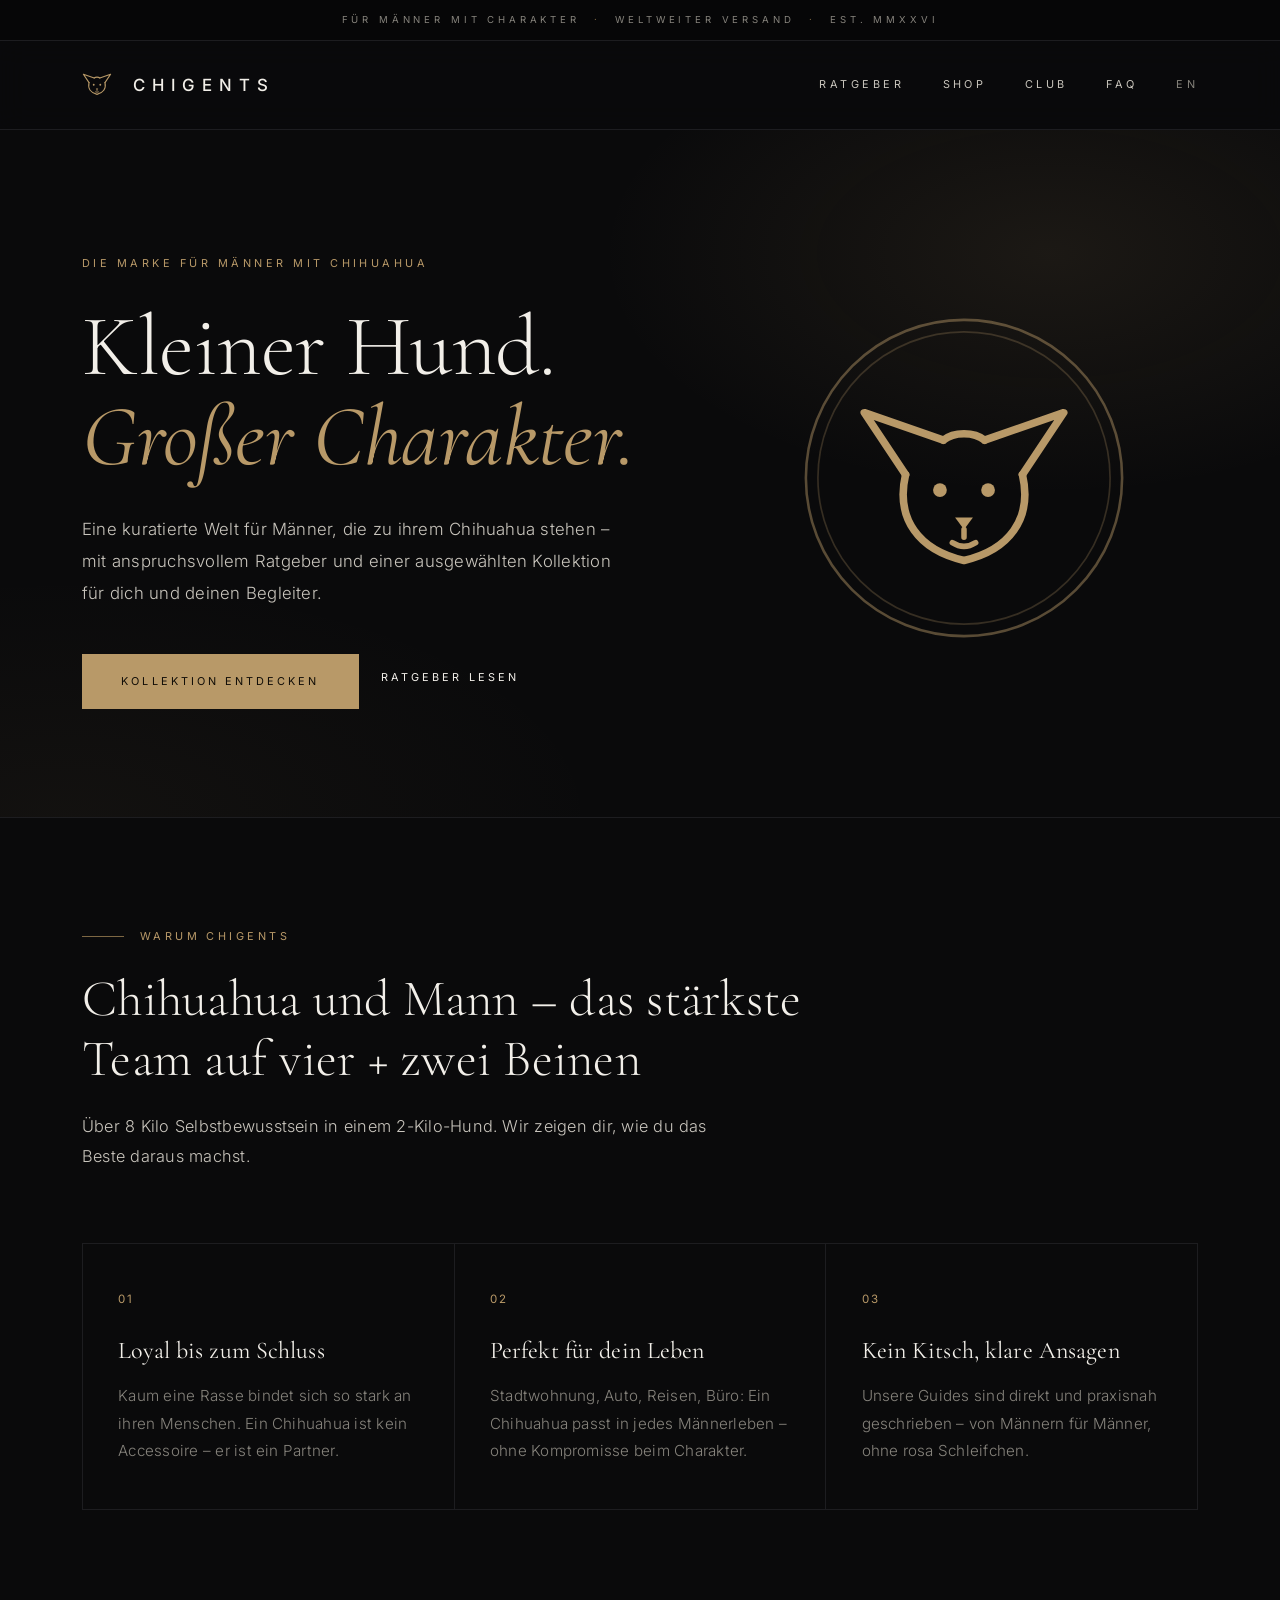
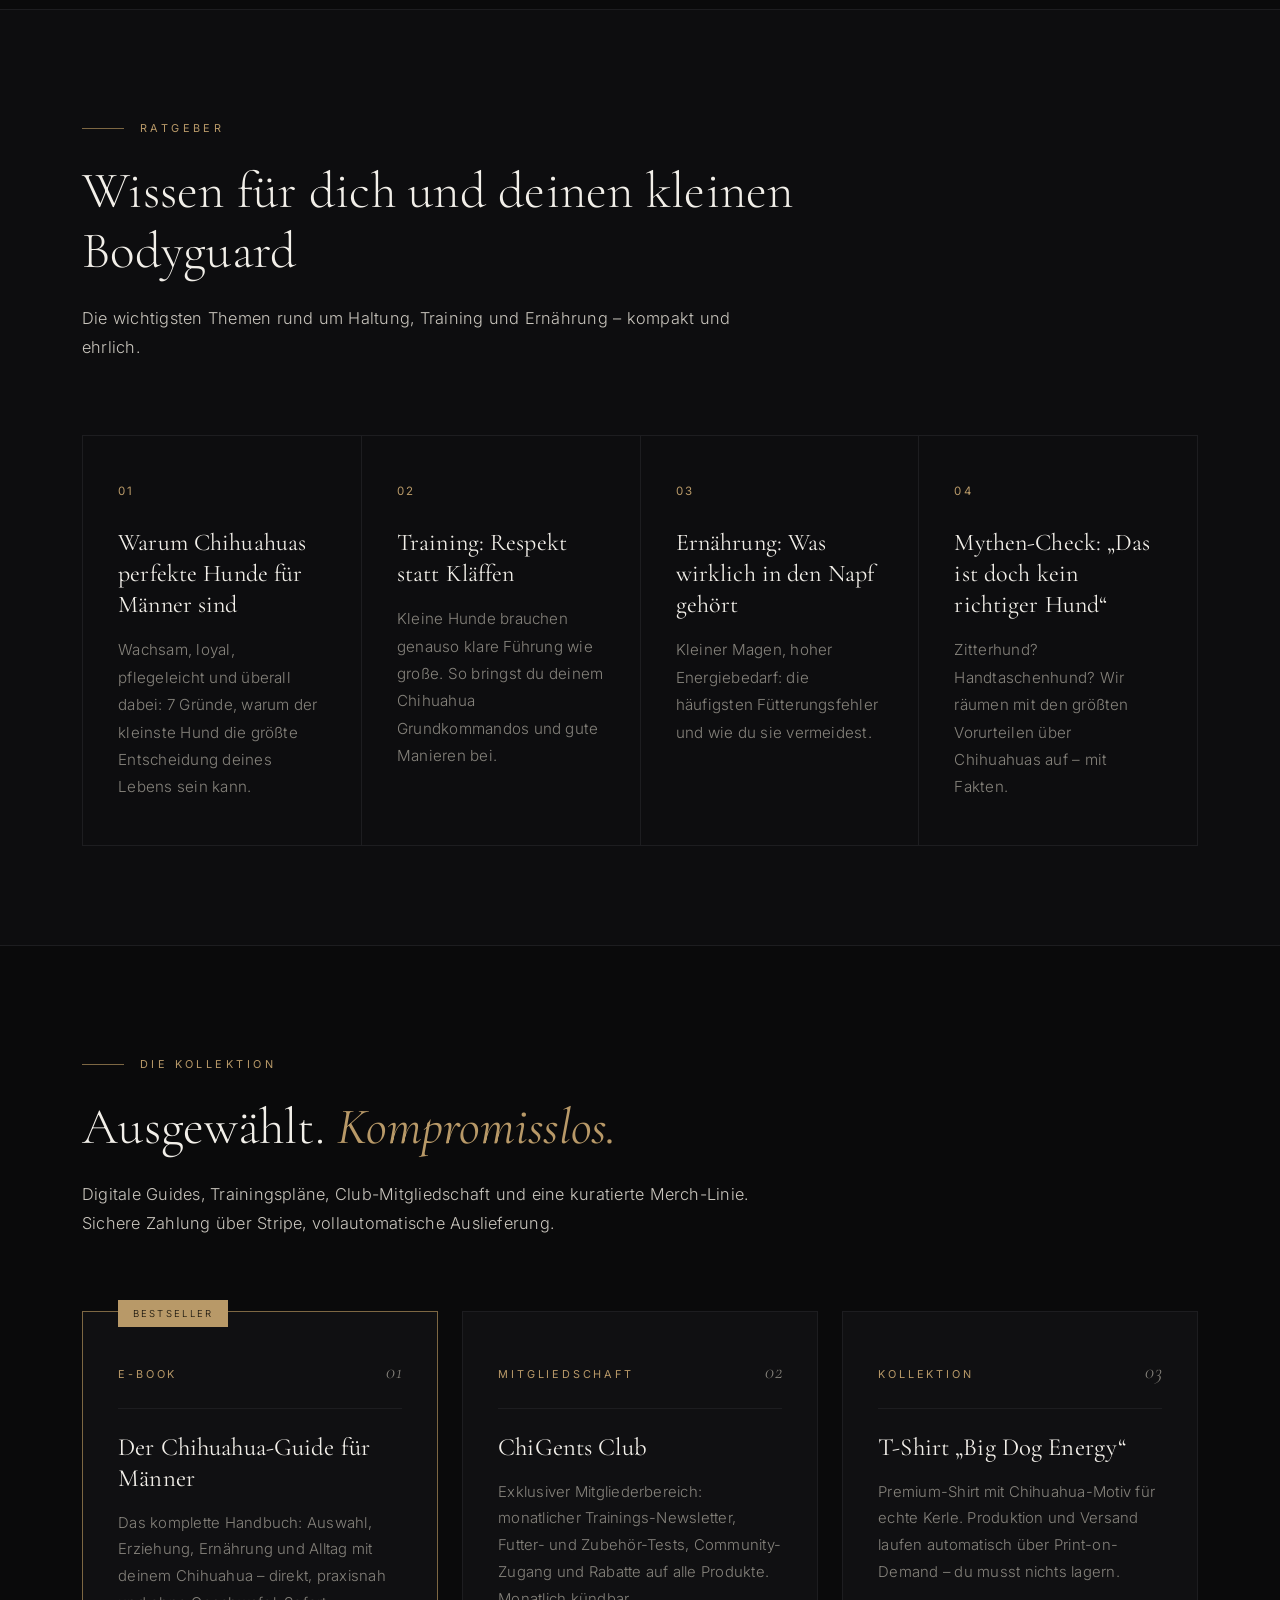
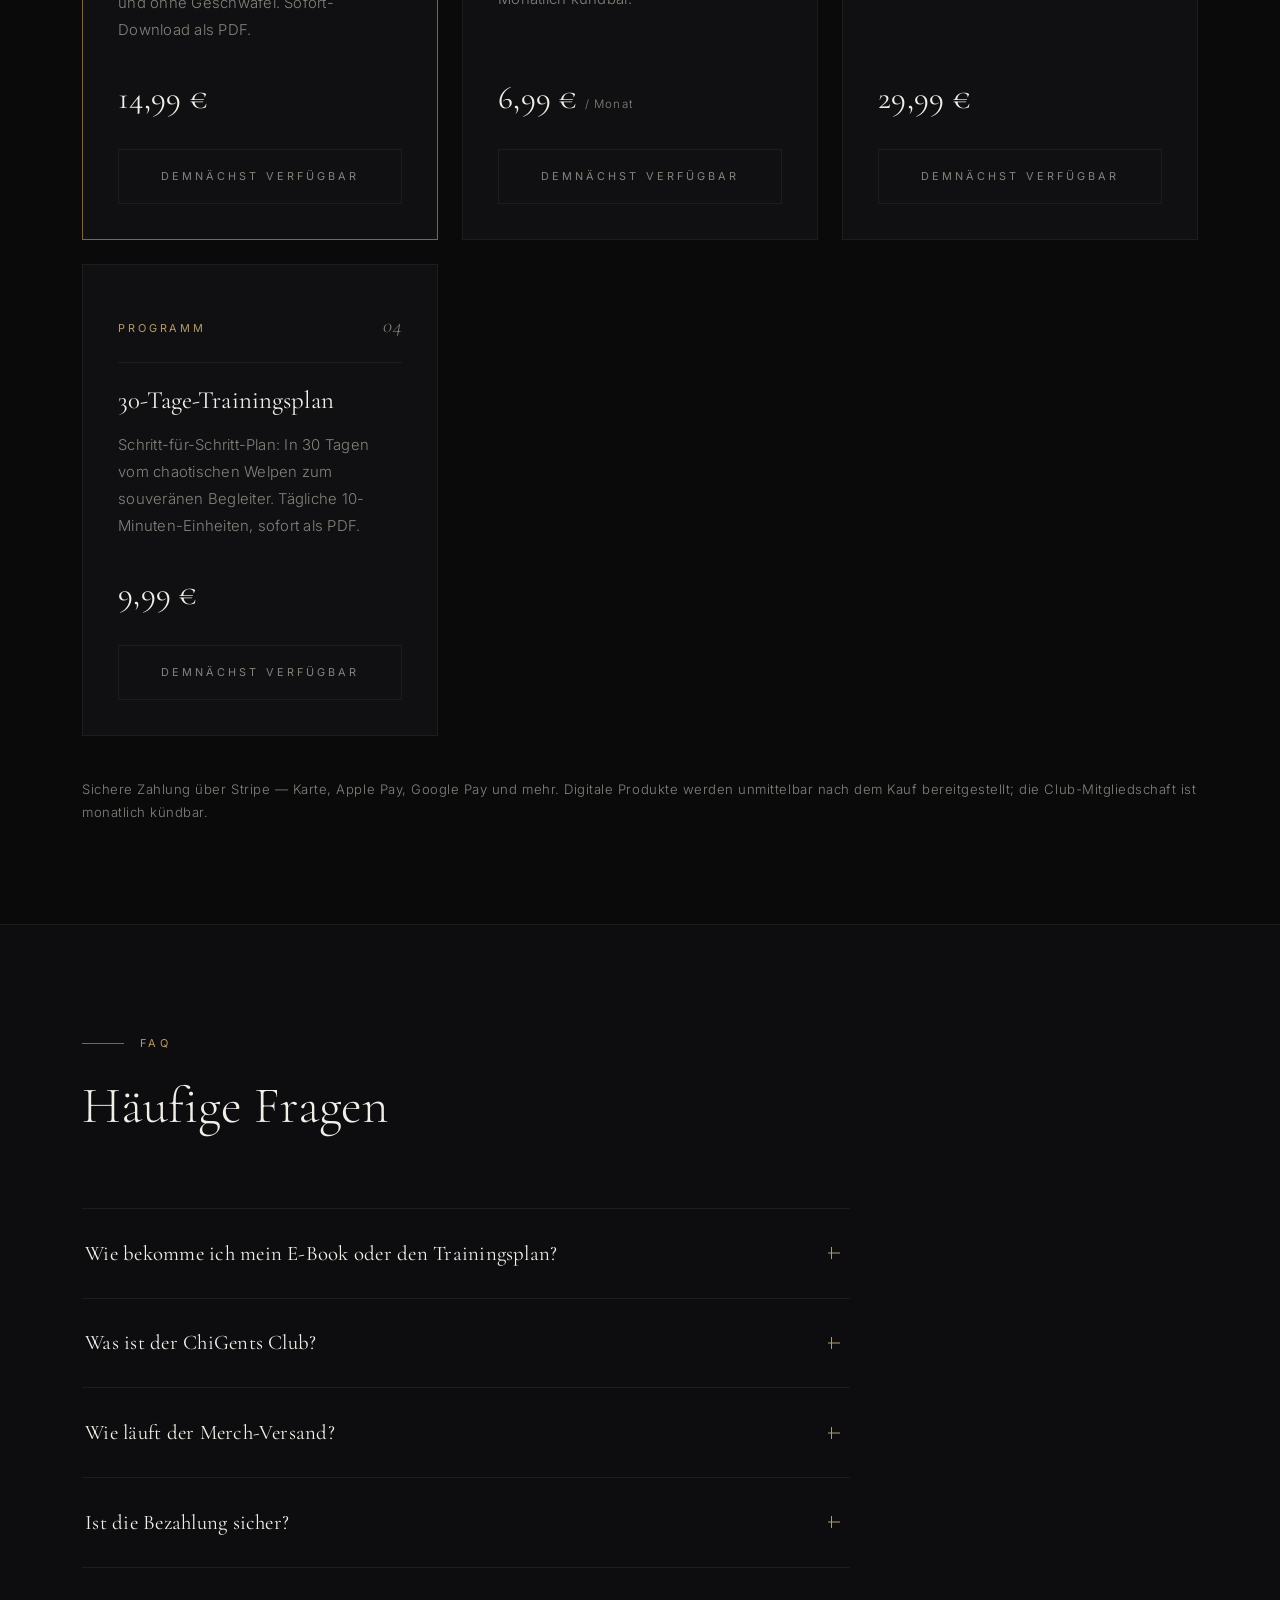
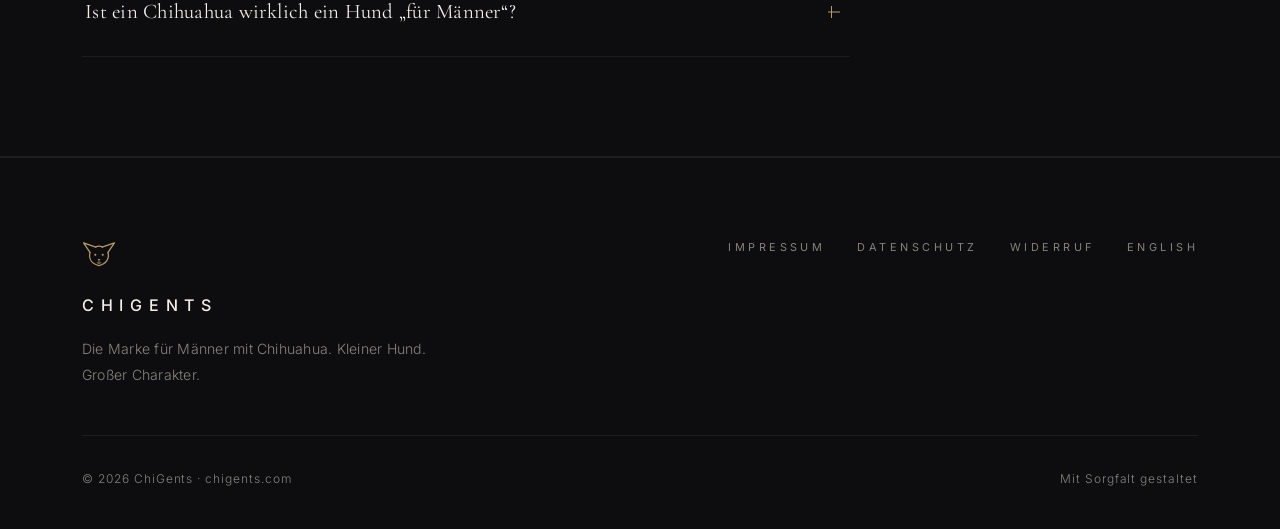
==== commit f00dd085: "Elevate design to high-end luxury brand aesthetic - Editorial serif display type (Cormorant Garamond" ====
--- a/index.html
+++ b/index.html
@@ -15,10 +15,14 @@
   <link rel="icon" href="data:image/svg+xml,%3Csvg xmlns='http://www.w3.org/2000/svg' viewBox='0 0 64 64' fill='none' stroke='%23c8a565' stroke-width='3' stroke-linecap='round' stroke-linejoin='round'%3E%3Cpath d='M15 27 L3 9 L26 17'/%3E%3Cpath d='M49 27 L61 9 L38 17'/%3E%3Cpath d='M15 27 C12 40 19 49 32 52 C45 49 52 40 49 27'/%3E%3Cpath d='M26 17 C29 14.5 35 14.5 38 17'/%3E%3C/svg%3E">
   <link rel="preconnect" href="https://fonts.googleapis.com">
   <link rel="preconnect" href="https://fonts.gstatic.com" crossorigin>
-  <link rel="stylesheet" href="https://fonts.googleapis.com/css2?family=Playfair+Display:ital,wght@0,500;0,600;0,700;1,600&family=Inter:wght@300;400;500;600;700&display=swap">
+  <link rel="stylesheet" href="https://fonts.googleapis.com/css2?family=Cormorant+Garamond:ital,wght@0,300;0,400;0,500;0,600;1,400;1,500&family=Inter:wght@300;400;500&display=swap">
   <link rel="stylesheet" href="assets/css/style.css">
 </head>
 <body>
+
+  <div class="utility-bar">
+    <span>Für Männer mit Charakter</span><span class="sep">·</span><span>Weltweiter Versand</span><span class="sep">·</span><span>Est. MMXXVI</span>
+  </div>
 
   <header class="site-header">
     <div class="container">
@@ -32,7 +36,7 @@
           <circle cx="39" cy="31.5" r="2" fill="currentColor" stroke="none"/>
           <path d="M29.4 39.5 L34.6 39.5 L32 43 Z" fill="currentColor" stroke="none"/><path d="M32 43 V45.2 M28.6 46.8 Q32 49 35.4 46.8" stroke-width="1.6"/>
         </svg>
-        <span><span class="brand-chi">Chi</span>Gents</span>
+        <span class="wordmark">ChiGents</span>
       </a>
       <nav class="main-nav">
         <a href="#ratgeber">Ratgeber</a>
@@ -50,20 +54,21 @@
     <section class="hero">
       <div class="container">
         <div>
+          <span class="eyebrow">Die Marke für Männer mit Chihuahua</span>
           <h1>Kleiner Hund.<br><span class="accent">Großer Charakter.</span></h1>
           <p class="tagline">
-            ChiGents ist die Seite für Männer, die zu ihrem Chihuahua stehen.
-            Ehrlicher Ratgeber, kein Kitsch – plus Shop mit allem, was du und
-            dein kleiner Bodyguard wirklich braucht.
+            Eine kuratierte Welt für Männer, die zu ihrem Chihuahua stehen –
+            mit anspruchsvollem Ratgeber und einer ausgewählten Kollektion
+            für dich und deinen Begleiter.
           </p>
           <div class="hero-cta">
-            <a class="btn btn-primary" href="#shop">Zum Shop</a>
-            <a class="btn btn-ghost" href="#ratgeber">Ratgeber lesen</a>
+            <a class="btn btn-primary" href="#shop">Kollektion entdecken</a>
+            <a class="btn btn-text" href="#ratgeber">Ratgeber lesen</a>
           </div>
         </div>
         <div class="hero-dog">
           <svg viewBox="0 0 96 96" fill="none" stroke="currentColor" stroke-linecap="round" stroke-linejoin="round" aria-hidden="true">
-            <circle cx="48" cy="48" r="46" stroke-width="0.75" opacity="0.45"/>
+            <circle class="ring" cx="48" cy="48" r="46" stroke-width="0.75" opacity="0.45"/>
             <circle cx="48" cy="48" r="42.5" stroke-width="0.5" opacity="0.25"/>
             <g transform="translate(16 20)" stroke-width="2.2">
               <path d="M15 27 L3 9 L26 17"/>
@@ -89,17 +94,17 @@
         </div>
         <div class="card-grid">
           <div class="card">
-            <div class="card-icon">🛡️</div>
+            <span class="card-index">01</span>
             <h3>Loyal bis zum Schluss</h3>
             <p>Kaum eine Rasse bindet sich so stark an ihren Menschen. Ein Chihuahua ist kein Accessoire – er ist ein Partner.</p>
           </div>
           <div class="card">
-            <div class="card-icon">🏙️</div>
+            <span class="card-index">02</span>
             <h3>Perfekt für dein Leben</h3>
             <p>Stadtwohnung, Auto, Reisen, Büro: Ein Chihuahua passt in jedes Männerleben – ohne Kompromisse beim Charakter.</p>
           </div>
           <div class="card">
-            <div class="card-icon">💪</div>
+            <span class="card-index">03</span>
             <h3>Kein Kitsch, klare Ansagen</h3>
             <p>Unsere Guides sind direkt und praxisnah geschrieben – von Männern für Männer, ohne rosa Schleifchen.</p>
           </div>
@@ -117,22 +122,22 @@
         </div>
         <div class="card-grid">
           <div class="card">
-            <div class="card-icon">🤔</div>
+            <span class="card-index">01</span>
             <h3>Warum Chihuahuas perfekte Hunde für Männer sind</h3>
             <p>Wachsam, loyal, pflegeleicht und überall dabei: 7 Gründe, warum der kleinste Hund die größte Entscheidung deines Lebens sein kann.</p>
           </div>
           <div class="card">
-            <div class="card-icon">🎯</div>
+            <span class="card-index">02</span>
             <h3>Training: Respekt statt Kläffen</h3>
             <p>Kleine Hunde brauchen genauso klare Führung wie große. So bringst du deinem Chihuahua Grundkommandos und gute Manieren bei.</p>
           </div>
           <div class="card">
-            <div class="card-icon">🥩</div>
+            <span class="card-index">03</span>
             <h3>Ernährung: Was wirklich in den Napf gehört</h3>
             <p>Kleiner Magen, hoher Energiebedarf: die häufigsten Fütterungsfehler und wie du sie vermeidest.</p>
           </div>
           <div class="card">
-            <div class="card-icon">🧠</div>
+            <span class="card-index">04</span>
             <h3>Mythen-Check: „Das ist doch kein richtiger Hund“</h3>
             <p>Zitterhund? Handtaschenhund? Wir räumen mit den größten Vorurteilen über Chihuahuas auf – mit Fakten.</p>
           </div>
@@ -144,16 +149,15 @@
     <section class="section" id="shop">
       <div class="container">
         <div class="section-head">
-          <span class="kicker">Shop</span>
-          <h2>Ausrüstung für echte ChiGents</h2>
-          <p>Digitale Guides, Trainingspläne, Club-Mitgliedschaft und Merch. Bezahlung sicher über Stripe – Auslieferung vollautomatisch.</p>
+          <span class="kicker">Die Kollektion</span>
+          <h2>Ausgewählt. <em>Kompromisslos.</em></h2>
+          <p>Digitale Guides, Trainingspläne, Club-Mitgliedschaft und eine kuratierte Merch-Linie. Sichere Zahlung über Stripe, vollautomatische Auslieferung.</p>
         </div>
         <div class="product-grid" id="product-grid">
           <!-- Produktkarten werden aus assets/js/products.js gerendert -->
         </div>
         <p class="shop-note" id="club">
-          🔒 Sichere Zahlung über Stripe (Karte, Apple Pay, Google Pay u.&nbsp;v.&nbsp;m.). Digitale Produkte erhältst du sofort nach dem Kauf.
-          Die Club-Mitgliedschaft ist monatlich kündbar.
+          Sichere Zahlung über Stripe — Karte, Apple&nbsp;Pay, Google&nbsp;Pay und mehr. Digitale Produkte werden unmittelbar nach dem Kauf bereitgestellt; die Club-Mitgliedschaft ist monatlich kündbar.
         </p>
       </div>
     </section>
@@ -194,13 +198,31 @@
 
   <footer class="site-footer">
     <div class="container">
-      <div>© <span id="year">2026</span> ChiGents · chigents.com</div>
-      <nav class="footer-links">
-        <a href="impressum.html">Impressum</a>
-        <a href="datenschutz.html">Datenschutz</a>
-        <a href="widerruf.html">Widerruf</a>
-        <a href="en/" hreflang="en" lang="en">English</a>
-      </nav>
+      <div class="footer-top">
+        <div class="footer-brand">
+          <svg class="logo" viewBox="0 0 64 64" fill="none" stroke="currentColor" stroke-width="2.4" stroke-linecap="round" stroke-linejoin="round" aria-hidden="true">
+            <path d="M15 27 L3 9 L26 17"/>
+            <path d="M49 27 L61 9 L38 17"/>
+            <path d="M15 27 C12 40 19 49 32 52 C45 49 52 40 49 27"/>
+            <path d="M26 17 C29 14.5 35 14.5 38 17"/>
+            <circle cx="25" cy="31.5" r="2" fill="currentColor" stroke="none"/>
+            <circle cx="39" cy="31.5" r="2" fill="currentColor" stroke="none"/>
+            <path d="M29.4 39.5 L34.6 39.5 L32 43 Z" fill="currentColor" stroke="none"/><path d="M32 43 V45.2 M28.6 46.8 Q32 49 35.4 46.8" stroke-width="1.6"/>
+          </svg>
+          <div class="wordmark">ChiGents</div>
+          <p>Die Marke für Männer mit Chihuahua. Kleiner Hund. Großer Charakter.</p>
+        </div>
+        <nav class="footer-links">
+          <a href="impressum.html">Impressum</a>
+          <a href="datenschutz.html">Datenschutz</a>
+          <a href="widerruf.html">Widerruf</a>
+          <a href="en/" hreflang="en" lang="en">English</a>
+        </nav>
+      </div>
+      <div class="footer-bottom">
+        <span>© <span id="year">2026</span> ChiGents · chigents.com</span>
+        <span>Mit Sorgfalt gestaltet</span>
+      </div>
     </div>
   </footer>
 
--- a/assets/css/style.css
+++ b/assets/css/style.css
@@ -1,56 +1,99 @@
 /* ============================================================
-   ChiGents – chigents.com
-   Premium-Theme: tiefes Anthrazit, Champagner-Gold,
-   Serifen-Typografie, feine Linien, viel Weißraum
+   ChiGents — chigents.com
+   High-End-Markenästhetik: editoriale Serifen-Typografie,
+   gedämpftes Antik-Gold, Hairlines, maximaler Weißraum,
+   dezente Bewegung. Weniger ist mehr.
    ============================================================ */
 
 :root {
-  --bg: #0f1013;
-  --bg-soft: #141519;
-  --bg-card: #17181d;
-  --border: #26282f;
-  --border-strong: #34363f;
-  --text: #ece9e2;
-  --text-muted: #9b98a2;
-  --accent: #c8a565;
-  --accent-hover: #dcbe85;
-  --accent-dark: #9a7c43;
-  --danger: #b65a48;
-  --radius: 4px;
-  --maxw: 1100px;
-  --font-serif: "Playfair Display", "Georgia", serif;
-  --font-sans: "Inter", "Segoe UI", system-ui, -apple-system, sans-serif;
+  --bg: #0a0a0b;
+  --bg-soft: #0d0d0f;
+  --bg-card: #101012;
+  --border: #1d1d20;
+  --border-strong: #2b2b2f;
+  --text: #f2efe9;
+  --text-soft: #c9c5bd;
+  --text-muted: #86837c;
+  --accent: #b89968;
+  --accent-hover: #d0b488;
+  --accent-dark: #7d6743;
+  --danger: #b06a55;
+  --maxw: 1180px;
+  --gutter: 2rem;
+  --font-serif: "Cormorant Garamond", "Times New Roman", Georgia, serif;
+  --font-sans: "Inter", "Helvetica Neue", system-ui, -apple-system, sans-serif;
+  --ease: cubic-bezier(0.22, 1, 0.36, 1);
 }
 
 * { box-sizing: border-box; margin: 0; padding: 0; }
 
-html { scroll-behavior: smooth; }
+html { scroll-behavior: smooth; -webkit-text-size-adjust: 100%; }
 
 body {
   background: var(--bg);
   color: var(--text);
   font-family: var(--font-sans);
   font-weight: 300;
-  line-height: 1.7;
-  letter-spacing: 0.01em;
+  font-size: 1rem;
+  line-height: 1.8;
+  letter-spacing: 0.015em;
   -webkit-font-smoothing: antialiased;
-}
+  text-rendering: optimizeLegibility;
+}
+
+::selection { background: rgba(184, 153, 104, 0.25); color: var(--text); }
 
 img, svg { max-width: 100%; display: block; }
 
-a { color: var(--accent); text-decoration: none; transition: color 0.15s ease; }
+a { color: var(--accent); text-decoration: none; transition: color 0.4s var(--ease); }
 a:hover { color: var(--accent-hover); }
 
 h1, h2, h3 {
   font-family: var(--font-serif);
-  font-weight: 600;
-  letter-spacing: 0.01em;
+  font-weight: 400;
+  letter-spacing: 0.005em;
+  line-height: 1.15;
+}
+
+/* Microtype: weit gesperrte Versalien-Labels */
+.eyebrow,
+.kicker,
+.main-nav a,
+.btn,
+.footer-links a,
+.utility-bar,
+.product-tag,
+.card-index {
+  font-family: var(--font-sans);
+  text-transform: uppercase;
+  letter-spacing: 0.32em;
+  font-size: 0.68rem;
+  font-weight: 400;
 }
 
 .container {
   max-width: var(--maxw);
   margin: 0 auto;
-  padding: 0 1.5rem;
+  padding: 0 var(--gutter);
+}
+
+/* ---------- Utility-Bar (ganz oben) ---------- */
+
+.utility-bar {
+  background: #060607;
+  color: var(--text-muted);
+  text-align: center;
+  padding: 0.7rem 1rem;
+  font-size: 0.6rem;
+  letter-spacing: 0.4em;
+  border-bottom: 1px solid var(--border);
+}
+.utility-bar span { white-space: nowrap; }
+.utility-bar .sep { color: var(--accent-dark); margin: 0 0.9rem; }
+
+@media (max-width: 600px) {
+  .utility-bar { letter-spacing: 0.25em; font-size: 0.55rem; }
+  .utility-bar .sep { margin: 0 0.5rem; }
 }
 
 /* ---------- Header ---------- */
@@ -59,8 +102,8 @@
   position: sticky;
   top: 0;
   z-index: 50;
-  background: rgba(15, 16, 19, 0.92);
-  backdrop-filter: blur(10px);
+  background: rgba(10, 10, 11, 0.82);
+  backdrop-filter: blur(14px);
   border-bottom: 1px solid var(--border);
 }
 
@@ -69,85 +112,112 @@
   align-items: center;
   justify-content: space-between;
   gap: 1rem;
-  height: 76px;
+  height: 88px;
 }
 
 .brand {
   display: flex;
   align-items: center;
-  gap: 0.75rem;
-  font-family: var(--font-serif);
-  font-weight: 600;
-  font-size: 1.35rem;
-  letter-spacing: 0.12em;
+  gap: 0.85rem;
   color: var(--text);
 }
 .brand:hover { color: var(--text); }
-.brand .logo { width: 38px; height: 38px; flex-shrink: 0; color: var(--accent); }
-.brand .brand-chi { color: var(--accent); }
+.brand .logo { width: 30px; height: 30px; flex-shrink: 0; color: var(--accent); }
+.brand .wordmark {
+  font-family: var(--font-sans);
+  font-weight: 500;
+  font-size: 1.05rem;
+  letter-spacing: 0.42em;
+  text-transform: uppercase;
+  padding-left: 0.42em; /* optischer Ausgleich für tracking */
+}
 
 .main-nav {
   display: flex;
   align-items: center;
-  gap: 1.8rem;
-  font-size: 0.8rem;
+  gap: 2.4rem;
 }
 .main-nav a {
-  color: var(--text-muted);
-  font-weight: 500;
-  text-transform: uppercase;
-  letter-spacing: 0.16em;
-}
-.main-nav a:hover { color: var(--accent); }
+  color: var(--text-soft);
+  position: relative;
+  padding: 0.4rem 0;
+}
+.main-nav a::after {
+  content: "";
+  position: absolute;
+  left: 0; bottom: 0;
+  width: 0; height: 1px;
+  background: var(--accent);
+  transition: width 0.45s var(--ease);
+}
+.main-nav a:hover { color: var(--text); }
+.main-nav a:hover::after { width: 100%; }
 
 .lang-switch {
-  border: 1px solid var(--border-strong);
-  padding: 0.3rem 0.9rem;
-  color: var(--text) !important;
-  background: transparent;
-}
-.lang-switch:hover { border-color: var(--accent); color: var(--accent) !important; }
-
-@media (max-width: 720px) {
+  color: var(--text-muted) !important;
+}
+
+@media (max-width: 760px) {
+  .site-header .container { height: 70px; }
+  .main-nav { gap: 1.4rem; }
   .main-nav a:not(.lang-switch) { display: none; }
 }
 
 /* ---------- Hero ---------- */
 
 .hero {
-  padding: 6.5rem 0 5.5rem;
+  position: relative;
+  padding: clamp(5rem, 13vh, 9rem) 0 clamp(5rem, 12vh, 8rem);
+  overflow: hidden;
+  border-bottom: 1px solid var(--border);
+}
+.hero::before {
+  content: "";
+  position: absolute;
+  inset: 0;
   background:
-    radial-gradient(ellipse 60% 55% at 78% 15%, rgba(200, 165, 101, 0.08), transparent),
-    radial-gradient(ellipse 45% 45% at 8% 95%, rgba(200, 165, 101, 0.05), transparent);
-  border-bottom: 1px solid var(--border);
+    radial-gradient(ellipse 50% 50% at 82% 18%, rgba(184, 153, 104, 0.10), transparent 70%),
+    radial-gradient(ellipse 60% 50% at 5% 100%, rgba(184, 153, 104, 0.05), transparent 70%);
+  pointer-events: none;
 }
 
 .hero .container {
+  position: relative;
   display: grid;
-  grid-template-columns: 1.15fr 0.85fr;
-  gap: 3.5rem;
+  grid-template-columns: 1.1fr 0.9fr;
+  gap: clamp(2rem, 6vw, 5rem);
   align-items: center;
 }
 
+.hero .eyebrow {
+  color: var(--accent);
+  display: inline-block;
+  margin-bottom: 1.8rem;
+}
+
 .hero h1 {
-  font-size: clamp(2.4rem, 5.2vw, 3.8rem);
-  line-height: 1.12;
-  font-weight: 600;
-}
-.hero h1 .accent { color: var(--accent); font-style: italic; }
+  font-size: clamp(2.8rem, 7vw, 5.4rem);
+  font-weight: 300;
+  line-height: 1.04;
+  letter-spacing: -0.005em;
+}
+.hero h1 .accent { color: var(--accent); font-style: italic; font-weight: 400; }
 
 .hero .tagline {
-  margin-top: 1.5rem;
-  font-size: 1.1rem;
-  color: var(--text-muted);
-  max-width: 33rem;
+  margin-top: 2rem;
+  font-size: 1.05rem;
+  font-weight: 300;
+  color: var(--text-soft);
+  max-width: 34rem;
+  line-height: 1.9;
 }
 
 .hero-cta {
-  margin-top: 2.5rem;
+  margin-top: 2.8rem;
   display: flex;
   flex-wrap: wrap;
-  gap: 1rem;
+  gap: 1.4rem;
+  align-items: center;
 }
 
 .hero-dog {
@@ -155,41 +225,39 @@
   justify-content: center;
   color: var(--accent);
 }
-.hero-dog svg { width: min(300px, 62vw); height: auto; opacity: 0.95; }
-
-@media (max-width: 820px) {
-  .hero { padding: 4.5rem 0 4rem; }
-  .hero .container { grid-template-columns: 1fr; }
-  .hero-dog { order: -1; }
-  .hero-dog svg { width: 170px; }
+.hero-dog svg { width: min(330px, 64vw); height: auto; }
+.hero-dog .ring { animation: spin 90s linear infinite; transform-origin: 48px 48px; }
+@keyframes spin { to { transform: rotate(360deg); } }
+@media (prefers-reduced-motion: reduce) { .hero-dog .ring { animation: none; } }
+
+@media (max-width: 860px) {
+  .hero .container { grid-template-columns: 1fr; text-align: center; }
+  .hero .tagline { margin-left: auto; margin-right: auto; }
+  .hero-cta { justify-content: center; }
+  .hero-dog { order: -1; margin-bottom: 1rem; }
+  .hero-dog svg { width: 180px; }
 }
 
 /* ---------- Buttons ---------- */
 
 .btn {
   display: inline-block;
-  padding: 0.85rem 2rem;
-  border-radius: var(--radius);
-  font-family: var(--font-sans);
-  font-weight: 600;
-  font-size: 0.8rem;
-  text-transform: uppercase;
-  letter-spacing: 0.14em;
+  padding: 1.05rem 2.4rem;
   border: 1px solid transparent;
   cursor: pointer;
-  transition: all 0.18s ease;
-}
-.btn:active { transform: scale(0.985); }
+  transition: all 0.45s var(--ease);
+  letter-spacing: 0.28em;
+}
 
 .btn-primary {
   background: var(--accent);
   border-color: var(--accent);
-  color: #14110a;
+  color: #100d07;
 }
 .btn-primary:hover {
-  background: var(--accent-hover);
-  border-color: var(--accent-hover);
-  color: #14110a;
+  background: transparent;
+  color: var(--accent);
+  border-color: var(--accent);
 }
 
 .btn-ghost {
@@ -199,6 +267,28 @@
 }
 .btn-ghost:hover { border-color: var(--accent); color: var(--accent); }
 
+/* Textlink mit Pfeil, sehr reduziert */
+.btn-text {
+  background: none;
+  border: none;
+  padding: 0;
+  color: var(--text);
+  position: relative;
+}
+.btn-text::after {
+  content: "";
+  display: block;
+  height: 1px;
+  margin-top: 0.5rem;
+  background: var(--accent);
+  width: 100%;
+  transform: scaleX(0);
+  transform-origin: left;
+  transition: transform 0.5s var(--ease);
+}
+.btn-text:hover { color: var(--accent); }
+.btn-text:hover::after { transform: scaleX(1); }
+
 .btn-disabled {
   background: transparent;
   border-color: var(--border);
@@ -208,205 +298,271 @@
 
 /* ---------- Sections ---------- */
 
-.section { padding: 5.5rem 0; }
+.section { padding: clamp(5rem, 11vh, 8.5rem) 0; }
 .section.alt {
   background: var(--bg-soft);
   border-top: 1px solid var(--border);
   border-bottom: 1px solid var(--border);
 }
 
-.section-head { max-width: 46rem; margin-bottom: 3.2rem; }
+.section-head { max-width: 50rem; margin-bottom: clamp(3rem, 6vw, 4.5rem); }
 .section-head .kicker {
   display: inline-flex;
   align-items: center;
-  gap: 0.8rem;
-  text-transform: uppercase;
-  letter-spacing: 0.28em;
-  font-size: 0.72rem;
-  font-weight: 600;
+  gap: 1rem;
   color: var(--accent);
 }
 .section-head .kicker::before {
   content: "";
-  display: inline-block;
-  width: 2.2rem;
-  height: 1px;
-  background: var(--accent);
+  width: 2.6rem; height: 1px;
+  background: var(--accent-dark);
 }
 .section-head h2 {
-  font-size: clamp(1.7rem, 3.6vw, 2.5rem);
-  margin-top: 0.9rem;
-  line-height: 1.25;
-}
-.section-head p { margin-top: 1rem; color: var(--text-muted); }
-
-/* ---------- Cards (Ratgeber / USP) ---------- */
+  font-size: clamp(2rem, 4.6vw, 3.2rem);
+  font-weight: 300;
+  margin-top: 1.4rem;
+  line-height: 1.18;
+}
+.section-head h2 em { color: var(--accent); font-weight: 400; }
+.section-head p {
+  margin-top: 1.4rem;
+  color: var(--text-soft);
+  font-size: 1.02rem;
+  font-weight: 300;
+  max-width: 42rem;
+}
+
+/* ---------- Cards (Werte / Ratgeber) ---------- */
 
 .card-grid {
   display: grid;
-  grid-template-columns: repeat(auto-fit, minmax(240px, 1fr));
-  gap: 1.5rem;
+  grid-template-columns: repeat(auto-fit, minmax(260px, 1fr));
+  gap: 0;
+  border-top: 1px solid var(--border);
+  border-left: 1px solid var(--border);
 }
 
 .card {
-  background: var(--bg-card);
-  border: 1px solid var(--border);
-  border-top: 2px solid var(--accent-dark);
-  border-radius: var(--radius);
-  padding: 2rem 1.8rem;
+  background: transparent;
+  border-right: 1px solid var(--border);
+  border-bottom: 1px solid var(--border);
+  padding: 2.8rem 2.2rem;
   display: flex;
   flex-direction: column;
-  gap: 0.7rem;
-  transition: border-color 0.18s ease, transform 0.18s ease;
-}
-.card:hover { border-color: var(--border-strong); border-top-color: var(--accent); transform: translateY(-2px); }
-.card .card-icon { font-size: 1.7rem; line-height: 1; margin-bottom: 0.3rem; }
-.card h3 { font-size: 1.15rem; line-height: 1.35; }
-.card p { color: var(--text-muted); font-size: 0.93rem; }
-.card .card-link { margin-top: auto; font-weight: 600; font-size: 0.85rem; letter-spacing: 0.06em; }
+  gap: 1rem;
+  transition: background 0.5s var(--ease);
+}
+.card:hover { background: var(--bg-card); }
+.card .card-index {
+  color: var(--accent);
+  letter-spacing: 0.2em;
+  font-size: 0.72rem;
+  margin-bottom: 0.6rem;
+}
+.card h3 { font-size: 1.5rem; font-weight: 400; line-height: 1.3; }
+.card p { color: var(--text-muted); font-size: 0.95rem; font-weight: 300; }
 
 /* ---------- Shop / Produkte ---------- */
 
 .product-grid {
   display: grid;
-  grid-template-columns: repeat(auto-fit, minmax(270px, 1fr));
+  grid-template-columns: repeat(auto-fit, minmax(280px, 1fr));
   gap: 1.5rem;
 }
 
 .product-card {
   background: var(--bg-card);
   border: 1px solid var(--border);
-  border-radius: var(--radius);
-  padding: 2.2rem 1.9rem 1.9rem;
+  padding: 2.6rem 2.2rem 2.2rem;
   display: flex;
   flex-direction: column;
-  gap: 0.85rem;
+  gap: 1rem;
   position: relative;
-  transition: border-color 0.18s ease, transform 0.18s ease;
-}
-.product-card:hover { border-color: var(--border-strong); transform: translateY(-2px); }
+  transition: border-color 0.5s var(--ease), transform 0.5s var(--ease);
+}
+.product-card:hover { border-color: var(--border-strong); transform: translateY(-4px); }
 .product-card.featured { border-color: var(--accent-dark); }
 .product-card.featured:hover { border-color: var(--accent); }
 
+.product-top {
+  display: flex;
+  align-items: baseline;
+  justify-content: space-between;
+  border-bottom: 1px solid var(--border);
+  padding-bottom: 1.1rem;
+  margin-bottom: 0.4rem;
+}
+.product-tag { color: var(--accent); letter-spacing: 0.26em; }
+.product-index {
+  font-family: var(--font-serif);
+  font-size: 1.3rem;
+  color: var(--text-muted);
+  font-style: italic;
+}
+
 .product-badge {
   position: absolute;
-  top: -0.75rem;
-  right: 1.4rem;
+  top: -0.7rem;
+  left: 2.2rem;
   background: var(--accent);
-  color: #14110a;
-  font-size: 0.68rem;
-  font-weight: 700;
-  padding: 0.25rem 0.85rem;
-  border-radius: var(--radius);
-  letter-spacing: 0.18em;
+  color: #100d07;
+  font-family: var(--font-sans);
+  font-size: 0.6rem;
+  letter-spacing: 0.24em;
   text-transform: uppercase;
-}
-
-.product-emoji { font-size: 2.1rem; line-height: 1; }
-.product-card h3 { font-size: 1.25rem; line-height: 1.3; }
-.product-desc { color: var(--text-muted); font-size: 0.93rem; flex-grow: 1; }
+  padding: 0.3rem 0.9rem;
+}
+
+.product-card h3 { font-size: 1.55rem; font-weight: 400; line-height: 1.25; }
+.product-desc { color: var(--text-muted); font-size: 0.93rem; font-weight: 300; flex-grow: 1; }
 
 .product-price {
   font-family: var(--font-serif);
-  font-size: 1.7rem;
-  font-weight: 600;
-  color: var(--accent);
-  padding-top: 0.4rem;
-  border-top: 1px solid var(--border);
+  font-size: 2rem;
+  font-weight: 400;
+  color: var(--text);
+  padding-top: 0.6rem;
 }
 .product-price .price-period {
   font-family: var(--font-sans);
-  font-size: 0.8rem;
-  font-weight: 400;
+  font-size: 0.72rem;
+  font-weight: 300;
+  letter-spacing: 0.1em;
+  color: var(--text-muted);
+}
+
+.product-card .btn { text-align: center; margin-top: 0.4rem; }
+
+.shop-note {
+  margin-top: 2.6rem;
+  font-size: 0.82rem;
+  font-weight: 300;
   color: var(--text-muted);
   letter-spacing: 0.04em;
 }
 
-.product-card .btn { text-align: center; }
-
-.shop-note {
-  margin-top: 2rem;
-  font-size: 0.85rem;
-  color: var(--text-muted);
-}
-
 /* ---------- FAQ ---------- */
 
-.faq-list { max-width: 46rem; }
+.faq-list { max-width: 48rem; }
 
 .faq-list details {
   border-bottom: 1px solid var(--border);
-  background: transparent;
 }
 .faq-list details:first-of-type { border-top: 1px solid var(--border); }
 .faq-list summary {
   cursor: pointer;
-  padding: 1.25rem 2.6rem 1.25rem 0.2rem;
+  padding: 1.6rem 2.8rem 1.6rem 0.2rem;
   font-family: var(--font-serif);
-  font-weight: 600;
-  font-size: 1.05rem;
+  font-weight: 400;
+  font-size: 1.3rem;
   list-style: none;
   position: relative;
-}
+  transition: color 0.4s var(--ease);
+}
+.faq-list summary:hover { color: var(--accent); }
 .faq-list summary::-webkit-details-marker { display: none; }
 .faq-list summary::after {
-  content: "+";
+  content: "";
   position: absolute;
-  right: 0.6rem;
-  top: 50%;
+  right: 0.6rem; top: 50%;
+  width: 12px; height: 1px;
+  background: var(--accent);
   transform: translateY(-50%);
-  color: var(--accent);
-  font-size: 1.4rem;
-  font-weight: 400;
-}
-.faq-list details[open] summary::after { content: "–"; }
+}
+.faq-list summary::before {
+  content: "";
+  position: absolute;
+  right: 1.15rem; top: 50%;
+  width: 1px; height: 12px;
+  background: var(--accent);
+  transform: translateY(-50%);
+  transition: transform 0.4s var(--ease);
+}
+.faq-list details[open] summary::before { transform: translateY(-50%) scaleY(0); }
 .faq-list details p {
-  padding: 0 0.2rem 1.3rem;
-  color: var(--text-muted);
-  font-size: 0.95rem;
-  max-width: 42rem;
+  padding: 0 0.2rem 1.8rem;
+  color: var(--text-muted);
+  font-size: 0.96rem;
+  font-weight: 300;
+  max-width: 44rem;
 }
 
 /* ---------- Footer ---------- */
 
 .site-footer {
   border-top: 1px solid var(--border);
-  padding: 3rem 0;
+  padding: clamp(3.5rem, 7vw, 5rem) 0 2.5rem;
   background: var(--bg-soft);
-  font-size: 0.85rem;
-  color: var(--text-muted);
-  letter-spacing: 0.03em;
-}
-.site-footer .container {
+}
+.footer-top {
   display: flex;
   flex-wrap: wrap;
-  gap: 1.5rem;
   justify-content: space-between;
-  align-items: center;
-}
-.footer-links { display: flex; flex-wrap: wrap; gap: 1.6rem; }
-.footer-links a {
-  color: var(--text-muted);
+  align-items: flex-start;
+  gap: 2.5rem;
+  padding-bottom: 3rem;
+  border-bottom: 1px solid var(--border);
+}
+.footer-brand .logo { width: 34px; height: 34px; color: var(--accent); margin-bottom: 1.2rem; }
+.footer-brand .wordmark {
+  font-family: var(--font-sans);
+  font-weight: 500;
+  font-size: 1rem;
+  letter-spacing: 0.42em;
   text-transform: uppercase;
+  color: var(--text);
+}
+.footer-brand p {
+  margin-top: 1rem;
+  color: var(--text-muted);
+  font-size: 0.88rem;
+  font-weight: 300;
+  max-width: 22rem;
+}
+.footer-links {
+  display: flex;
+  flex-wrap: wrap;
+  gap: 2rem;
+}
+.footer-links a { color: var(--text-muted); }
+.footer-links a:hover { color: var(--accent); }
+.footer-bottom {
+  padding-top: 2rem;
+  display: flex;
+  flex-wrap: wrap;
+  gap: 1rem;
+  justify-content: space-between;
+  color: var(--text-muted);
   font-size: 0.75rem;
-  letter-spacing: 0.14em;
-}
-.footer-links a:hover { color: var(--accent); }
+  font-weight: 300;
+  letter-spacing: 0.08em;
+}
+
+/* ---------- Scroll-Reveal ---------- */
+
+.reveal {
+  opacity: 0;
+  transform: translateY(24px);
+  transition: opacity 1s var(--ease), transform 1s var(--ease);
+}
+.reveal.in { opacity: 1; transform: none; }
+@media (prefers-reduced-motion: reduce) {
+  .reveal { opacity: 1; transform: none; transition: none; }
+}
 
 /* ---------- Rechtsseiten ---------- */
 
-.legal-page { padding: 4rem 0; max-width: 46rem; }
-.legal-page h1 { font-size: 2.1rem; margin-bottom: 1.8rem; }
-.legal-page h2 { font-size: 1.25rem; margin: 2rem 0 0.7rem; }
-.legal-page p, .legal-page li { color: var(--text-muted); margin-bottom: 0.6rem; }
+.legal-page { padding: clamp(3.5rem, 8vw, 6rem) 0; max-width: 48rem; }
+.legal-page h1 { font-size: clamp(2.2rem, 5vw, 3rem); font-weight: 300; margin-bottom: 2rem; }
+.legal-page h2 { font-size: 1.4rem; font-weight: 400; margin: 2.4rem 0 0.8rem; }
+.legal-page p, .legal-page li { color: var(--text-muted); font-weight: 300; margin-bottom: 0.6rem; }
 .legal-page ul { padding-left: 1.4rem; }
 
 .todo-box {
-  border: 1px dashed var(--danger);
-  border-radius: var(--radius);
-  padding: 0.9rem 1.2rem;
-  margin: 1rem 0;
+  border: 1px solid var(--danger);
+  padding: 1rem 1.3rem;
+  margin: 1.2rem 0;
   color: var(--danger);
-  font-weight: 500;
-  font-size: 0.9rem;
-}
+  font-weight: 300;
+  font-size: 0.88rem;
+}
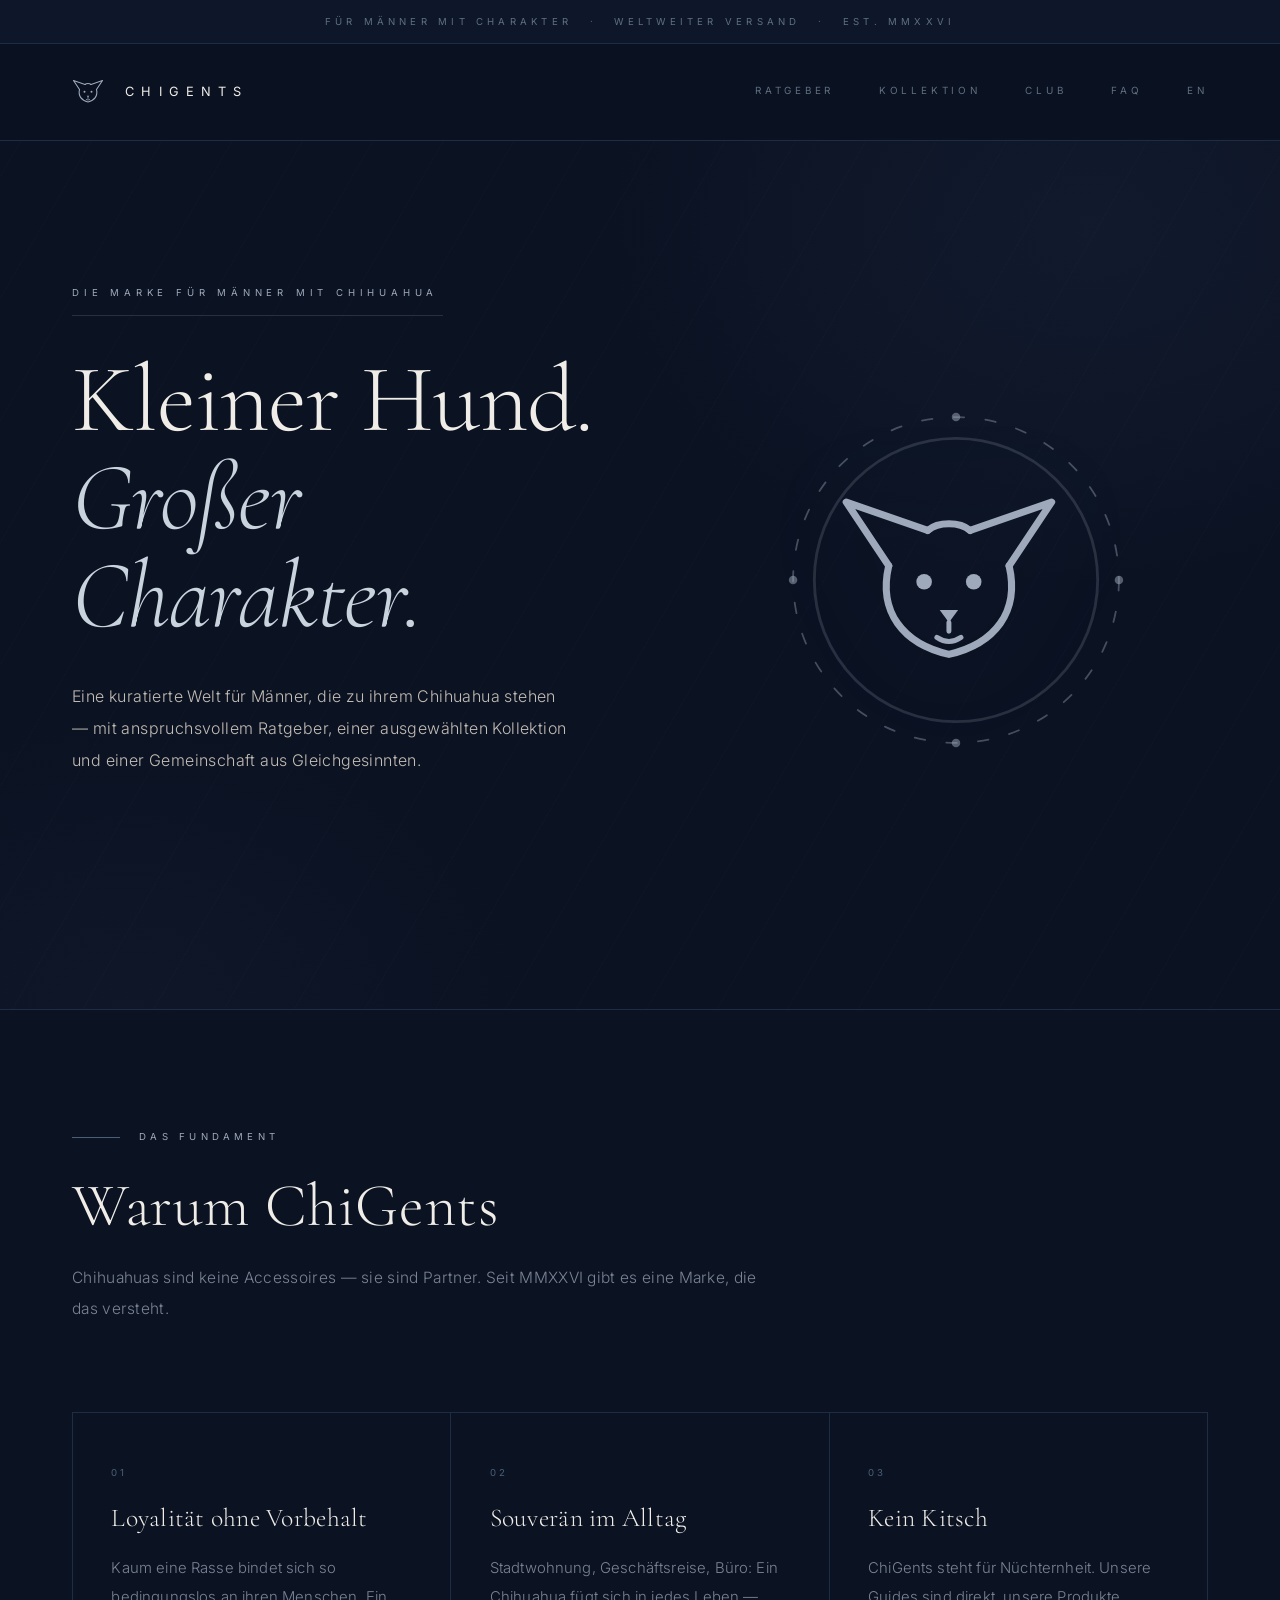
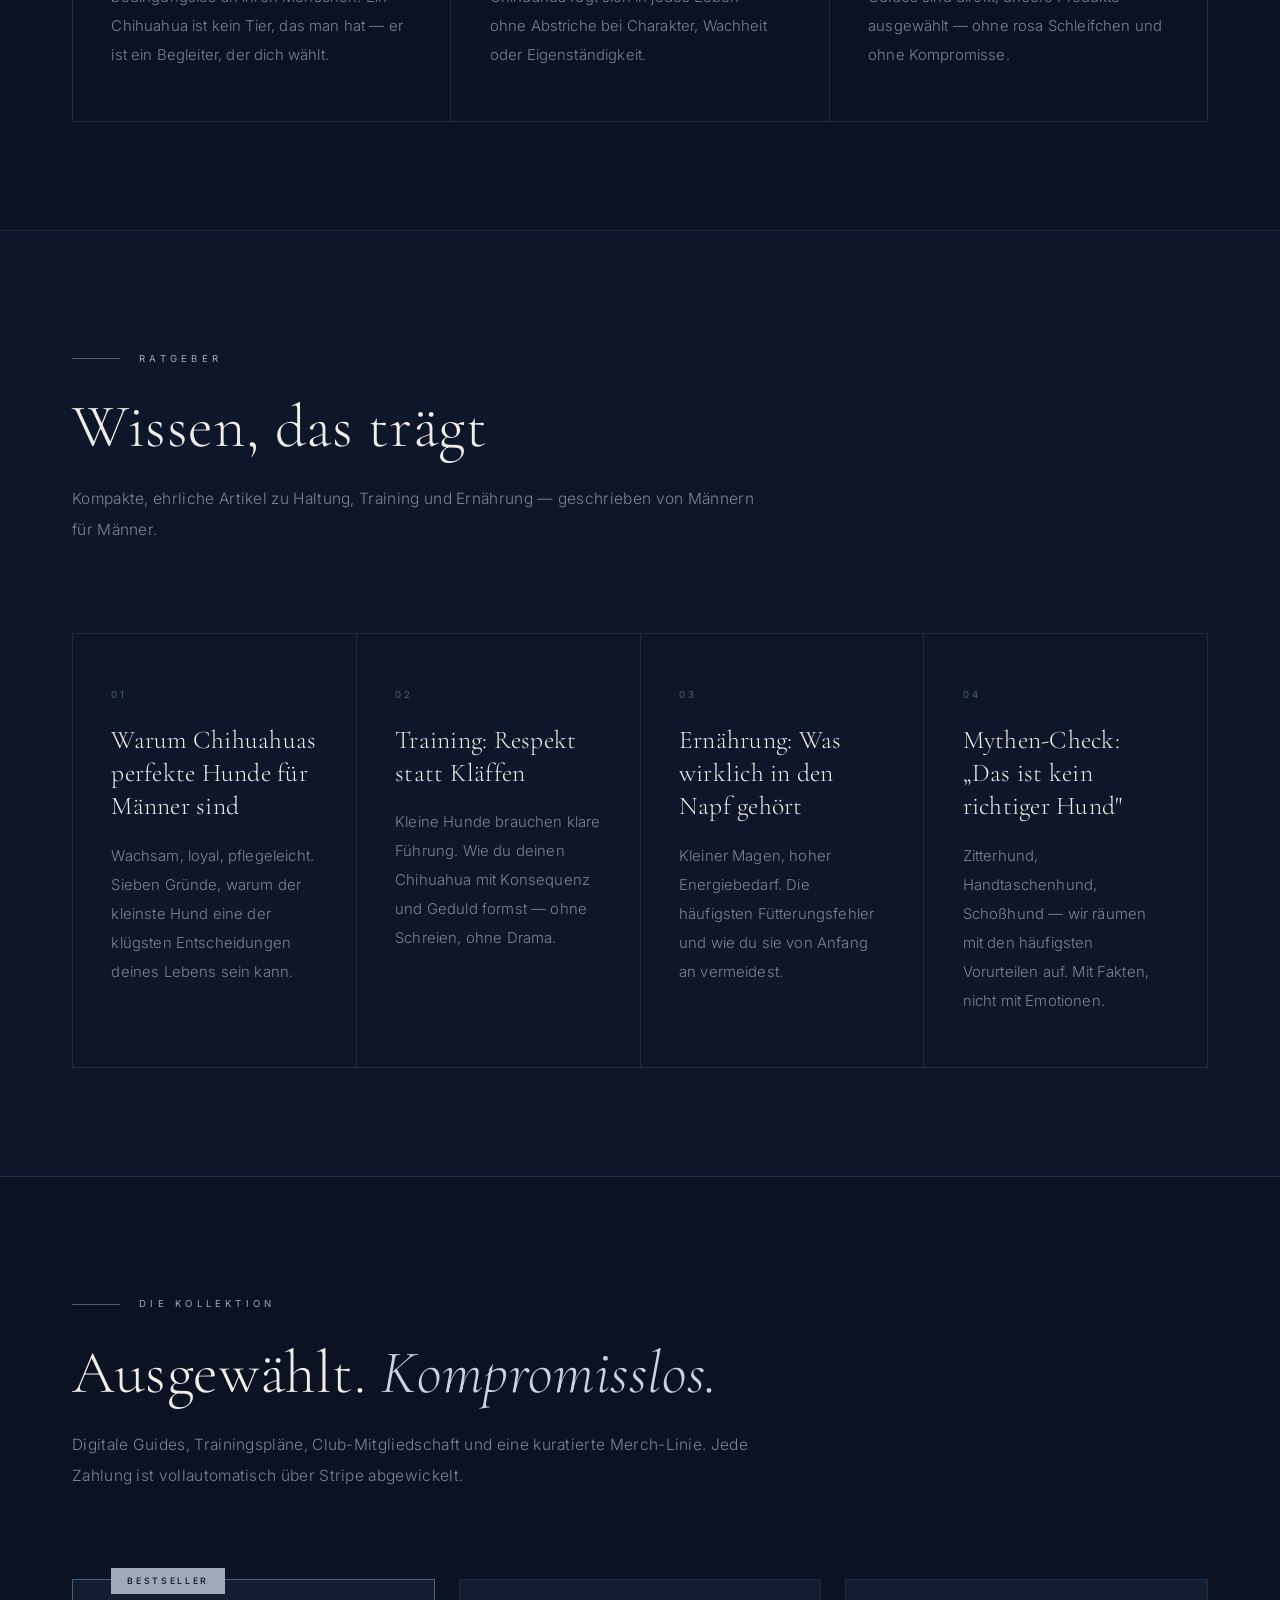
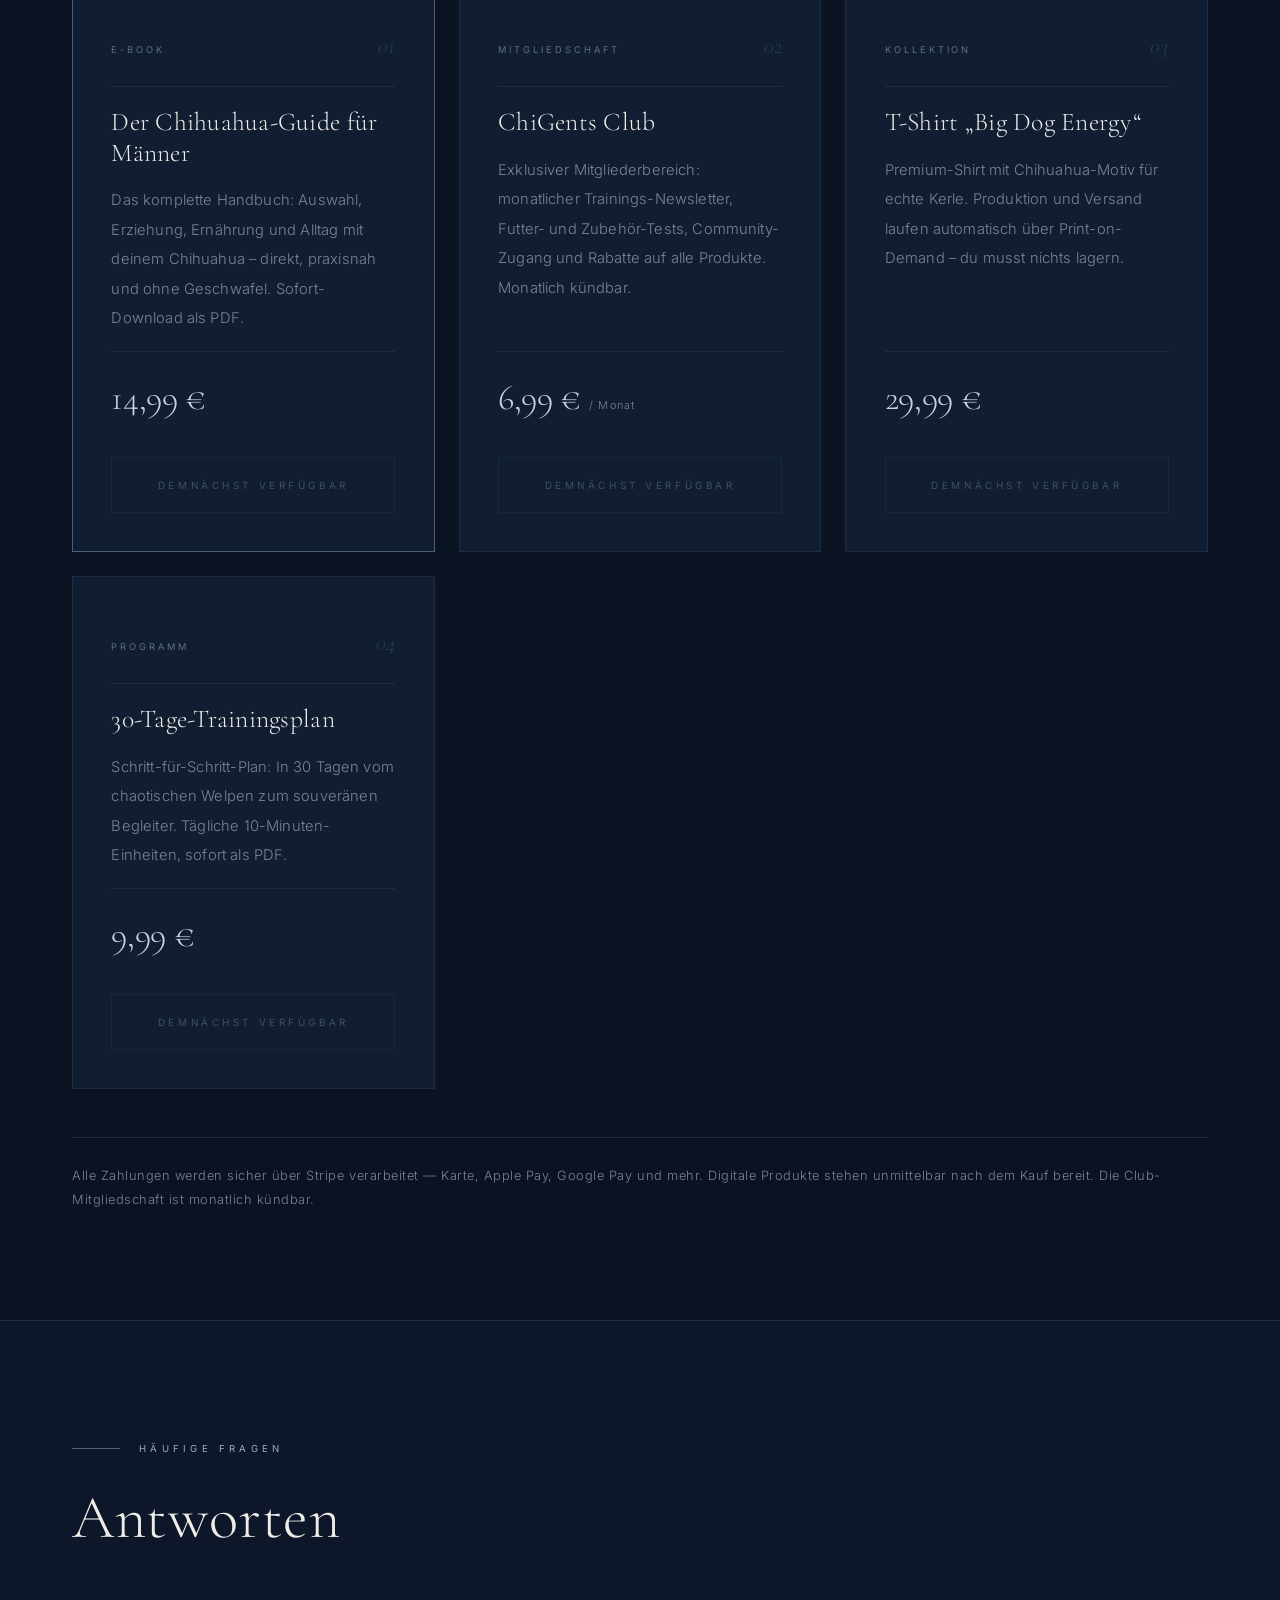
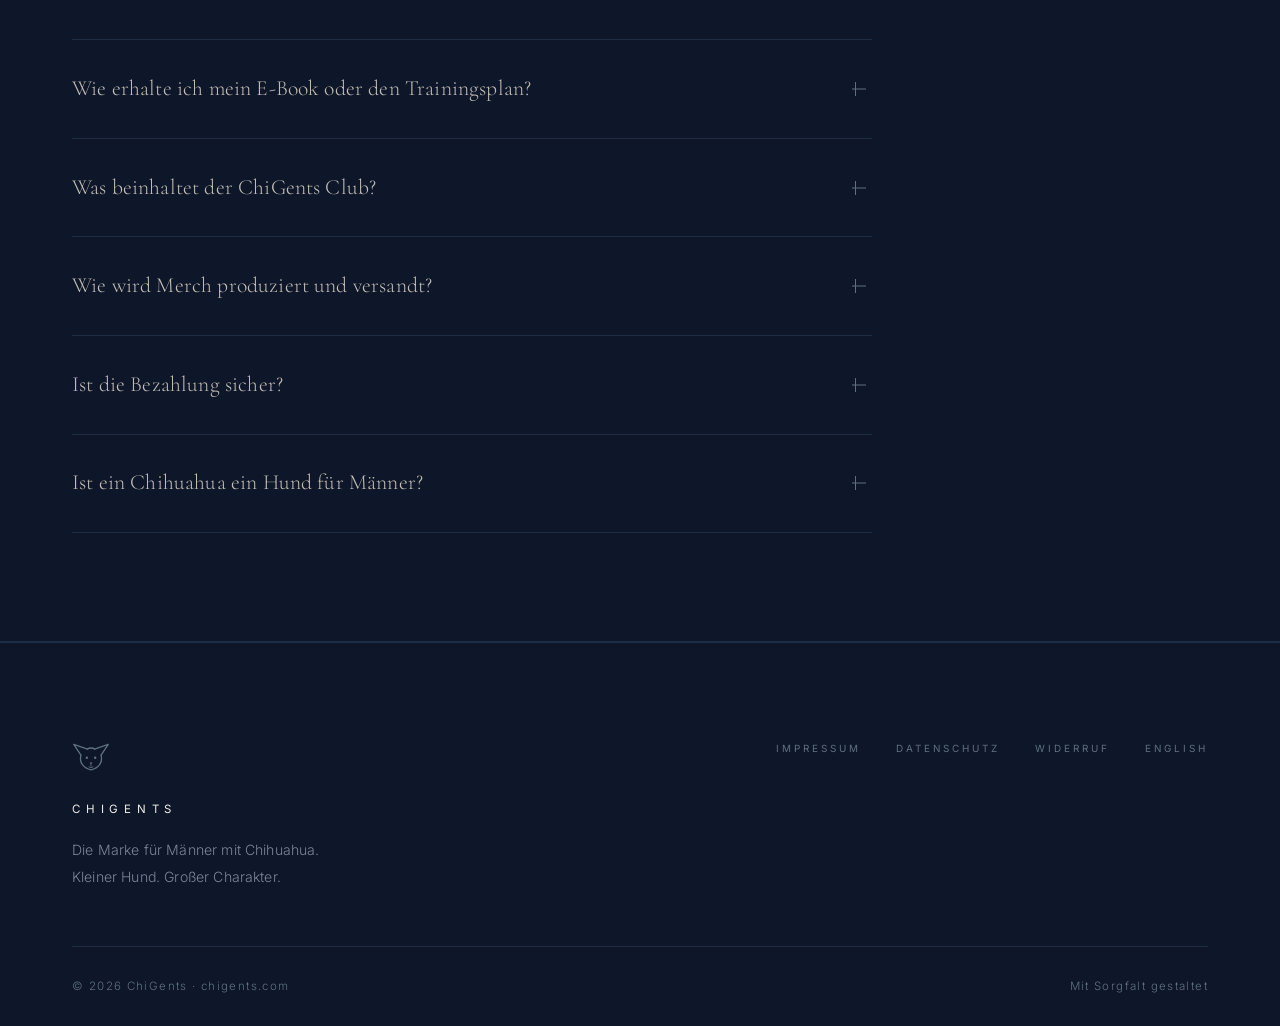
==== commit f8fa802f: "Rolls-Royce-level luxury redesign: deep navy, silver-platinum palette - Navy blue (#0b1222) replaces" ====
--- a/index.html
+++ b/index.html
@@ -3,19 +3,19 @@
 <head>
   <meta charset="UTF-8">
   <meta name="viewport" content="width=device-width, initial-scale=1.0">
-  <title>ChiGents – Männer mit Chihuahua | Shop &amp; Ratgeber</title>
-  <meta name="description" content="ChiGents ist die Seite für Männer mit Chihuahua: ehrlicher Ratgeber, E-Books, Trainingspläne, Club-Mitgliedschaft und Merch. Kleiner Hund. Großer Charakter.">
+  <title>ChiGents – Männer mit Chihuahua | Kollektion &amp; Ratgeber</title>
+  <meta name="description" content="ChiGents. Die Marke für Männer mit Chihuahua. Ausgewählte Kollektion, anspruchsvoller Ratgeber und Club-Mitgliedschaft. Kleiner Hund. Großer Charakter.">
   <link rel="canonical" href="https://chigents.com/">
   <link rel="alternate" hreflang="de" href="https://chigents.com/">
   <link rel="alternate" hreflang="en" href="https://chigents.com/en/">
   <meta property="og:title" content="ChiGents – Männer mit Chihuahua">
-  <meta property="og:description" content="Ratgeber, Shop und Club für Männer mit Chihuahua. Kleiner Hund. Großer Charakter.">
+  <meta property="og:description" content="Die Marke für Männer mit Chihuahua. Kleiner Hund. Großer Charakter.">
   <meta property="og:type" content="website">
   <meta property="og:url" content="https://chigents.com/">
-  <link rel="icon" href="data:image/svg+xml,%3Csvg xmlns='http://www.w3.org/2000/svg' viewBox='0 0 64 64' fill='none' stroke='%23c8a565' stroke-width='3' stroke-linecap='round' stroke-linejoin='round'%3E%3Cpath d='M15 27 L3 9 L26 17'/%3E%3Cpath d='M49 27 L61 9 L38 17'/%3E%3Cpath d='M15 27 C12 40 19 49 32 52 C45 49 52 40 49 27'/%3E%3Cpath d='M26 17 C29 14.5 35 14.5 38 17'/%3E%3C/svg%3E">
+  <link rel="icon" href="data:image/svg+xml,%3Csvg xmlns='http://www.w3.org/2000/svg' viewBox='0 0 64 64' fill='none' stroke='%239eaabb' stroke-width='2.5' stroke-linecap='round' stroke-linejoin='round'%3E%3Cpath d='M15 27 L3 9 L26 17'/%3E%3Cpath d='M49 27 L61 9 L38 17'/%3E%3Cpath d='M15 27 C12 40 19 49 32 52 C45 49 52 40 49 27'/%3E%3Cpath d='M26 17 C29 14.5 35 14.5 38 17'/%3E%3C/svg%3E">
   <link rel="preconnect" href="https://fonts.googleapis.com">
   <link rel="preconnect" href="https://fonts.gstatic.com" crossorigin>
-  <link rel="stylesheet" href="https://fonts.googleapis.com/css2?family=Cormorant+Garamond:ital,wght@0,300;0,400;0,500;0,600;1,400;1,500&family=Inter:wght@300;400;500&display=swap">
+  <link rel="stylesheet" href="https://fonts.googleapis.com/css2?family=Cormorant+Garamond:ital,wght@0,300;0,400;0,500;1,300;1,400&family=Inter:wght@300;400;500&display=swap">
   <link rel="stylesheet" href="assets/css/style.css">
 </head>
 <body>
@@ -27,20 +27,21 @@
   <header class="site-header">
     <div class="container">
       <a class="brand" href="./">
-        <svg class="logo" viewBox="0 0 64 64" fill="none" stroke="currentColor" stroke-width="2.4" stroke-linecap="round" stroke-linejoin="round" aria-hidden="true">
+        <svg class="logo" viewBox="0 0 64 64" fill="none" stroke="currentColor" stroke-width="2.2" stroke-linecap="round" stroke-linejoin="round" aria-hidden="true">
           <path d="M15 27 L3 9 L26 17"/>
           <path d="M49 27 L61 9 L38 17"/>
           <path d="M15 27 C12 40 19 49 32 52 C45 49 52 40 49 27"/>
           <path d="M26 17 C29 14.5 35 14.5 38 17"/>
           <circle cx="25" cy="31.5" r="2" fill="currentColor" stroke="none"/>
           <circle cx="39" cy="31.5" r="2" fill="currentColor" stroke="none"/>
-          <path d="M29.4 39.5 L34.6 39.5 L32 43 Z" fill="currentColor" stroke="none"/><path d="M32 43 V45.2 M28.6 46.8 Q32 49 35.4 46.8" stroke-width="1.6"/>
+          <path d="M29.4 39.5 L34.6 39.5 L32 43 Z" fill="currentColor" stroke="none"/>
+          <path d="M32 43 V45.5 M28.6 47.2 Q32 49.5 35.4 47.2" stroke-width="1.5"/>
         </svg>
         <span class="wordmark">ChiGents</span>
       </a>
       <nav class="main-nav">
         <a href="#ratgeber">Ratgeber</a>
-        <a href="#shop">Shop</a>
+        <a href="#kollektion">Kollektion</a>
         <a href="#club">Club</a>
         <a href="#faq">FAQ</a>
         <a class="lang-switch" href="en/" hreflang="en" lang="en">EN</a>
@@ -55,58 +56,67 @@
       <div class="container">
         <div>
           <span class="eyebrow">Die Marke für Männer mit Chihuahua</span>
-          <h1>Kleiner Hund.<br><span class="accent">Großer Charakter.</span></h1>
+          <h1>Kleiner Hund.<br><em>Großer Charakter.</em></h1>
           <p class="tagline">
-            Eine kuratierte Welt für Männer, die zu ihrem Chihuahua stehen –
-            mit anspruchsvollem Ratgeber und einer ausgewählten Kollektion
-            für dich und deinen Begleiter.
+            Eine kuratierte Welt für Männer, die zu ihrem Chihuahua stehen —
+            mit anspruchsvollem Ratgeber, einer ausgewählten Kollektion
+            und einer Gemeinschaft aus Gleichgesinnten.
           </p>
           <div class="hero-cta">
-            <a class="btn btn-primary" href="#shop">Kollektion entdecken</a>
+            <a class="btn btn-primary" href="#kollektion">Kollektion entdecken</a>
             <a class="btn btn-text" href="#ratgeber">Ratgeber lesen</a>
           </div>
         </div>
-        <div class="hero-dog">
-          <svg viewBox="0 0 96 96" fill="none" stroke="currentColor" stroke-linecap="round" stroke-linejoin="round" aria-hidden="true">
-            <circle class="ring" cx="48" cy="48" r="46" stroke-width="0.75" opacity="0.45"/>
-            <circle cx="48" cy="48" r="42.5" stroke-width="0.5" opacity="0.25"/>
-            <g transform="translate(16 20)" stroke-width="2.2">
+        <div class="hero-badge">
+          <svg viewBox="0 0 96 96" fill="none" stroke="currentColor" stroke-linecap="round" stroke-linejoin="round" aria-label="ChiGents Wappen">
+            <!-- Äußere Kreise: rotierend -->
+            <circle class="ring-outer" cx="48" cy="48" r="46" stroke-width="0.5" stroke-dasharray="3 6" opacity="0.4"/>
+            <!-- Mittlerer Ring -->
+            <circle cx="48" cy="48" r="40" stroke-width="0.8" opacity="0.2"/>
+            <!-- Chihuahua-Linie-Wappen -->
+            <g transform="translate(14 17)" stroke-width="2">
               <path d="M15 27 L3 9 L26 17"/>
               <path d="M49 27 L61 9 L38 17"/>
               <path d="M15 27 C12 40 19 49 32 52 C45 49 52 40 49 27"/>
               <path d="M26 17 C29 14.5 35 14.5 38 17"/>
-              <circle cx="25" cy="31.5" r="2" fill="currentColor" stroke="none"/>
-              <circle cx="39" cy="31.5" r="2" fill="currentColor" stroke="none"/>
-              <path d="M29.4 39.5 L34.6 39.5 L32 43 Z" fill="currentColor" stroke="none"/><path d="M32 43 V45.2 M28.6 46.8 Q32 49 35.4 46.8" stroke-width="1.6"/>
+              <circle cx="25" cy="31.5" r="2.2" fill="currentColor" stroke="none"/>
+              <circle cx="39" cy="31.5" r="2.2" fill="currentColor" stroke="none"/>
+              <path d="M29.4 39.5 L34.6 39.5 L32 43 Z" fill="currentColor" stroke="none"/>
+              <path d="M32 43 V45.5 M28.6 47.2 Q32 49.5 35.4 47.2" stroke-width="1.4"/>
             </g>
+            <!-- Vier feine Markierungspunkte auf dem äußeren Kreis -->
+            <circle cx="48" cy="2"  r="1.2" fill="currentColor" stroke="none" opacity="0.5"/>
+            <circle cx="48" cy="94" r="1.2" fill="currentColor" stroke="none" opacity="0.5"/>
+            <circle cx="2"  cy="48" r="1.2" fill="currentColor" stroke="none" opacity="0.5"/>
+            <circle cx="94" cy="48" r="1.2" fill="currentColor" stroke="none" opacity="0.5"/>
           </svg>
         </div>
       </div>
     </section>
 
-    <!-- Warum ChiGents -->
-    <section class="section">
-      <div class="container">
-        <div class="section-head">
-          <span class="kicker">Warum ChiGents</span>
-          <h2>Chihuahua und Mann – das stärkste Team auf vier + zwei Beinen</h2>
-          <p>Über 8 Kilo Selbstbewusstsein in einem 2-Kilo-Hund. Wir zeigen dir, wie du das Beste daraus machst.</p>
+    <!-- Werte -->
+    <section class="section" id="ueber">
+      <div class="container">
+        <div class="section-head reveal">
+          <span class="kicker">Das Fundament</span>
+          <h2>Warum ChiGents</h2>
+          <p>Chihuahuas sind keine Accessoires — sie sind Partner. Seit MMXXVI gibt es eine Marke, die das versteht.</p>
         </div>
         <div class="card-grid">
-          <div class="card">
+          <div class="card reveal">
             <span class="card-index">01</span>
-            <h3>Loyal bis zum Schluss</h3>
-            <p>Kaum eine Rasse bindet sich so stark an ihren Menschen. Ein Chihuahua ist kein Accessoire – er ist ein Partner.</p>
-          </div>
-          <div class="card">
+            <h3>Loyalität ohne Vorbehalt</h3>
+            <p>Kaum eine Rasse bindet sich so bedingungslos an ihren Menschen. Ein Chihuahua ist kein Tier, das man hat — er ist ein Begleiter, der dich wählt.</p>
+          </div>
+          <div class="card reveal" style="transition-delay:0.1s">
             <span class="card-index">02</span>
-            <h3>Perfekt für dein Leben</h3>
-            <p>Stadtwohnung, Auto, Reisen, Büro: Ein Chihuahua passt in jedes Männerleben – ohne Kompromisse beim Charakter.</p>
-          </div>
-          <div class="card">
+            <h3>Souverän im Alltag</h3>
+            <p>Stadtwohnung, Geschäftsreise, Büro: Ein Chihuahua fügt sich in jedes Leben — ohne Abstriche bei Charakter, Wachheit oder Eigenständigkeit.</p>
+          </div>
+          <div class="card reveal" style="transition-delay:0.2s">
             <span class="card-index">03</span>
-            <h3>Kein Kitsch, klare Ansagen</h3>
-            <p>Unsere Guides sind direkt und praxisnah geschrieben – von Männern für Männer, ohne rosa Schleifchen.</p>
+            <h3>Kein Kitsch</h3>
+            <p>ChiGents steht für Nüchternheit. Unsere Guides sind direkt, unsere Produkte ausgewählt — ohne rosa Schleifchen und ohne Kompromisse.</p>
           </div>
         </div>
       </div>
@@ -115,49 +125,49 @@
     <!-- Ratgeber -->
     <section class="section alt" id="ratgeber">
       <div class="container">
-        <div class="section-head">
+        <div class="section-head reveal">
           <span class="kicker">Ratgeber</span>
-          <h2>Wissen für dich und deinen kleinen Bodyguard</h2>
-          <p>Die wichtigsten Themen rund um Haltung, Training und Ernährung – kompakt und ehrlich.</p>
+          <h2>Wissen, das trägt</h2>
+          <p>Kompakte, ehrliche Artikel zu Haltung, Training und Ernährung — geschrieben von Männern für Männer.</p>
         </div>
         <div class="card-grid">
-          <div class="card">
+          <div class="card reveal">
             <span class="card-index">01</span>
             <h3>Warum Chihuahuas perfekte Hunde für Männer sind</h3>
-            <p>Wachsam, loyal, pflegeleicht und überall dabei: 7 Gründe, warum der kleinste Hund die größte Entscheidung deines Lebens sein kann.</p>
-          </div>
-          <div class="card">
+            <p>Wachsam, loyal, pflegeleicht. Sieben Gründe, warum der kleinste Hund eine der klügsten Entscheidungen deines Lebens sein kann.</p>
+          </div>
+          <div class="card reveal" style="transition-delay:0.1s">
             <span class="card-index">02</span>
             <h3>Training: Respekt statt Kläffen</h3>
-            <p>Kleine Hunde brauchen genauso klare Führung wie große. So bringst du deinem Chihuahua Grundkommandos und gute Manieren bei.</p>
-          </div>
-          <div class="card">
+            <p>Kleine Hunde brauchen klare Führung. Wie du deinen Chihuahua mit Konsequenz und Geduld formst — ohne Schreien, ohne Drama.</p>
+          </div>
+          <div class="card reveal" style="transition-delay:0.15s">
             <span class="card-index">03</span>
             <h3>Ernährung: Was wirklich in den Napf gehört</h3>
-            <p>Kleiner Magen, hoher Energiebedarf: die häufigsten Fütterungsfehler und wie du sie vermeidest.</p>
-          </div>
-          <div class="card">
+            <p>Kleiner Magen, hoher Energiebedarf. Die häufigsten Fütterungsfehler und wie du sie von Anfang an vermeidest.</p>
+          </div>
+          <div class="card reveal" style="transition-delay:0.2s">
             <span class="card-index">04</span>
-            <h3>Mythen-Check: „Das ist doch kein richtiger Hund“</h3>
-            <p>Zitterhund? Handtaschenhund? Wir räumen mit den größten Vorurteilen über Chihuahuas auf – mit Fakten.</p>
-          </div>
-        </div>
-      </div>
-    </section>
-
-    <!-- Shop -->
-    <section class="section" id="shop">
-      <div class="container">
-        <div class="section-head">
+            <h3>Mythen-Check: „Das ist kein richtiger Hund"</h3>
+            <p>Zitterhund, Handtaschenhund, Schoßhund — wir räumen mit den häufigsten Vorurteilen auf. Mit Fakten, nicht mit Emotionen.</p>
+          </div>
+        </div>
+      </div>
+    </section>
+
+    <!-- Kollektion / Shop -->
+    <section class="section" id="kollektion">
+      <div class="container">
+        <div class="section-head reveal">
           <span class="kicker">Die Kollektion</span>
           <h2>Ausgewählt. <em>Kompromisslos.</em></h2>
-          <p>Digitale Guides, Trainingspläne, Club-Mitgliedschaft und eine kuratierte Merch-Linie. Sichere Zahlung über Stripe, vollautomatische Auslieferung.</p>
+          <p>Digitale Guides, Trainingspläne, Club-Mitgliedschaft und eine kuratierte Merch-Linie. Jede Zahlung ist vollautomatisch über Stripe abgewickelt.</p>
         </div>
         <div class="product-grid" id="product-grid">
-          <!-- Produktkarten werden aus assets/js/products.js gerendert -->
+          <!-- gerendert aus assets/js/products.js -->
         </div>
         <p class="shop-note" id="club">
-          Sichere Zahlung über Stripe — Karte, Apple&nbsp;Pay, Google&nbsp;Pay und mehr. Digitale Produkte werden unmittelbar nach dem Kauf bereitgestellt; die Club-Mitgliedschaft ist monatlich kündbar.
+          Alle Zahlungen werden sicher über Stripe verarbeitet — Karte, Apple Pay, Google Pay und mehr. Digitale Produkte stehen unmittelbar nach dem Kauf bereit. Die Club-Mitgliedschaft ist monatlich kündbar.
         </p>
       </div>
     </section>
@@ -165,30 +175,30 @@
     <!-- FAQ -->
     <section class="section alt" id="faq">
       <div class="container">
-        <div class="section-head">
-          <span class="kicker">FAQ</span>
-          <h2>Häufige Fragen</h2>
+        <div class="section-head reveal">
+          <span class="kicker">Häufige Fragen</span>
+          <h2>Antworten</h2>
         </div>
         <div class="faq-list">
           <details>
-            <summary>Wie bekomme ich mein E-Book oder den Trainingsplan?</summary>
-            <p>Direkt nach der Bezahlung über Stripe erhältst du automatisch deinen Download-Link – per Bestätigungsseite und E-Mail. Kein Warten, kein Versand.</p>
-          </details>
-          <details>
-            <summary>Was ist der ChiGents Club?</summary>
-            <p>Eine monatliche Mitgliedschaft mit exklusivem Trainings-Newsletter, Produkt-Tests und Rabatten auf alle Shop-Artikel. Du kannst jederzeit zum Monatsende kündigen.</p>
-          </details>
-          <details>
-            <summary>Wie läuft der Merch-Versand?</summary>
-            <p>Unsere Textilien werden per Print-on-Demand frisch für dich produziert und direkt vom Produktionspartner verschickt – nachhaltiger als Massenlager und immer in deiner Größe.</p>
+            <summary>Wie erhalte ich mein E-Book oder den Trainingsplan?</summary>
+            <p>Unmittelbar nach Ihrer Zahlung über Stripe erhalten Sie Ihren persönlichen Download-Link — auf der Bestätigungsseite und per E-Mail. Kein Warten, kein Versand.</p>
+          </details>
+          <details>
+            <summary>Was beinhaltet der ChiGents Club?</summary>
+            <p>Eine monatliche Mitgliedschaft mit exklusivem Trainings-Newsletter, kuratierten Produkttests, Community-Zugang und Vorzugskonditionen auf alle Artikel der Kollektion. Monatlich kündbar, jederzeit.</p>
+          </details>
+          <details>
+            <summary>Wie wird Merch produziert und versandt?</summary>
+            <p>Unsere Textilien werden über Print-on-Demand individuell für Sie produziert und vom Produktionspartner direkt zugestellt — nachhaltig, ohne Lagerhaltung und stets in Ihrer Wunschgröße.</p>
           </details>
           <details>
             <summary>Ist die Bezahlung sicher?</summary>
-            <p>Ja. Alle Zahlungen laufen über Stripe, einen der weltweit größten Zahlungsanbieter. Wir selbst speichern keine Zahlungsdaten.</p>
-          </details>
-          <details>
-            <summary>Ist ein Chihuahua wirklich ein Hund „für Männer“?</summary>
-            <p>Absolut. Chihuahuas gehören zu den loyalsten und wachsamsten Rassen überhaupt. Wer einen führt, weiß: Charakter hat nichts mit Schulterhöhe zu tun.</p>
+            <p>Alle Transaktionen werden von Stripe verarbeitet, einem der weltweit führenden Zahlungsdienstleister. ChiGents speichert zu keiner Zeit vollständige Zahlungsdaten.</p>
+          </details>
+          <details>
+            <summary>Ist ein Chihuahua ein Hund für Männer?</summary>
+            <p>Ohne Zweifel. Chihuahuas gehören zu den wachsamsten, mutigsten und loyalsten Rassen. Wer einen führt, weiß: Charakter bemisst sich nicht in Schulterbreite.</p>
           </details>
         </div>
       </div>
@@ -200,17 +210,18 @@
     <div class="container">
       <div class="footer-top">
         <div class="footer-brand">
-          <svg class="logo" viewBox="0 0 64 64" fill="none" stroke="currentColor" stroke-width="2.4" stroke-linecap="round" stroke-linejoin="round" aria-hidden="true">
+          <svg class="logo" viewBox="0 0 64 64" fill="none" stroke="currentColor" stroke-width="2.2" stroke-linecap="round" stroke-linejoin="round" aria-hidden="true">
             <path d="M15 27 L3 9 L26 17"/>
             <path d="M49 27 L61 9 L38 17"/>
             <path d="M15 27 C12 40 19 49 32 52 C45 49 52 40 49 27"/>
             <path d="M26 17 C29 14.5 35 14.5 38 17"/>
             <circle cx="25" cy="31.5" r="2" fill="currentColor" stroke="none"/>
             <circle cx="39" cy="31.5" r="2" fill="currentColor" stroke="none"/>
-            <path d="M29.4 39.5 L34.6 39.5 L32 43 Z" fill="currentColor" stroke="none"/><path d="M32 43 V45.2 M28.6 46.8 Q32 49 35.4 46.8" stroke-width="1.6"/>
+            <path d="M29.4 39.5 L34.6 39.5 L32 43 Z" fill="currentColor" stroke="none"/>
+            <path d="M32 43 V45.5 M28.6 47.2 Q32 49.5 35.4 47.2" stroke-width="1.5"/>
           </svg>
-          <div class="wordmark">ChiGents</div>
-          <p>Die Marke für Männer mit Chihuahua. Kleiner Hund. Großer Charakter.</p>
+          <span class="wordmark">ChiGents</span>
+          <p>Die Marke für Männer mit Chihuahua.<br>Kleiner Hund. Großer Charakter.</p>
         </div>
         <nav class="footer-links">
           <a href="impressum.html">Impressum</a>
--- a/assets/css/style.css
+++ b/assets/css/style.css
@@ -1,109 +1,101 @@
 /* ============================================================
    ChiGents — chigents.com
-   High-End-Markenästhetik: editoriale Serifen-Typografie,
-   gedämpftes Antik-Gold, Hairlines, maximaler Weißraum,
-   dezente Bewegung. Weniger ist mehr.
+   Rolls-Royce-Inspired Luxury Aesthetic
+   Deep navy · silver-platinum · cinematic whitespace · serif
    ============================================================ */
 
 :root {
-  --bg: #0a0a0b;
-  --bg-soft: #0d0d0f;
-  --bg-card: #101012;
-  --border: #1d1d20;
-  --border-strong: #2b2b2f;
-  --text: #f2efe9;
-  --text-soft: #c9c5bd;
-  --text-muted: #86837c;
-  --accent: #b89968;
-  --accent-hover: #d0b488;
-  --accent-dark: #7d6743;
-  --danger: #b06a55;
-  --maxw: 1180px;
-  --gutter: 2rem;
-  --font-serif: "Cormorant Garamond", "Times New Roman", Georgia, serif;
-  --font-sans: "Inter", "Helvetica Neue", system-ui, -apple-system, sans-serif;
-  --ease: cubic-bezier(0.22, 1, 0.36, 1);
-}
-
-* { box-sizing: border-box; margin: 0; padding: 0; }
+  --navy: #0b1222;
+  --navy-soft: #0e1729;
+  --navy-card: #111e32;
+  --navy-card-hover: #14223a;
+  --border: #1c2d45;
+  --border-med: #253a56;
+  --silver: #9eaabb;
+  --silver-bright: #c8d3de;
+  --silver-dim: #5f7080;
+  --text: #f0ede8;
+  --text-soft: #c4bdb5;
+  --text-muted: #7a8494;
+  --accent: #a8b8c8;      /* kühles Silber-Blau */
+  --accent-bright: #d0dde8;
+  --accent-dim: #4a6078;
+  --divider: rgba(168,184,200,0.18);
+  --maxw: 1200px;
+  --font-serif: "Cormorant Garamond", Georgia, "Times New Roman", serif;
+  --font-sans: "Inter", "Helvetica Neue", Arial, sans-serif;
+  --ease: cubic-bezier(0.25, 0.46, 0.45, 0.94);
+  --ease-out: cubic-bezier(0.0, 0.0, 0.2, 1);
+}
+
+*, *::before, *::after { box-sizing: border-box; margin: 0; padding: 0; }
 
 html { scroll-behavior: smooth; -webkit-text-size-adjust: 100%; }
 
 body {
-  background: var(--bg);
+  background: var(--navy);
   color: var(--text);
   font-family: var(--font-sans);
   font-weight: 300;
   font-size: 1rem;
-  line-height: 1.8;
-  letter-spacing: 0.015em;
+  line-height: 1.85;
+  letter-spacing: 0.01em;
   -webkit-font-smoothing: antialiased;
   text-rendering: optimizeLegibility;
 }
 
-::selection { background: rgba(184, 153, 104, 0.25); color: var(--text); }
+::selection { background: rgba(168,184,200,0.2); color: var(--text); }
 
 img, svg { max-width: 100%; display: block; }
 
-a { color: var(--accent); text-decoration: none; transition: color 0.4s var(--ease); }
-a:hover { color: var(--accent-hover); }
+a { color: var(--accent); text-decoration: none; transition: color 0.5s var(--ease); }
+a:hover { color: var(--accent-bright); }
 
 h1, h2, h3 {
   font-family: var(--font-serif);
-  font-weight: 400;
-  letter-spacing: 0.005em;
-  line-height: 1.15;
-}
-
-/* Microtype: weit gesperrte Versalien-Labels */
-.eyebrow,
-.kicker,
-.main-nav a,
-.btn,
-.footer-links a,
-.utility-bar,
-.product-tag,
-.card-index {
-  font-family: var(--font-sans);
-  text-transform: uppercase;
-  letter-spacing: 0.32em;
-  font-size: 0.68rem;
-  font-weight: 400;
-}
+  font-weight: 300;
+  line-height: 1.1;
+  letter-spacing: 0.01em;
+}
+
+p { line-height: 1.9; }
 
 .container {
   max-width: var(--maxw);
   margin: 0 auto;
-  padding: 0 var(--gutter);
-}
-
-/* ---------- Utility-Bar (ganz oben) ---------- */
+  padding: 0 2rem;
+}
+
+/* ── Utility Bar ─────────────────────────────────────────── */
 
 .utility-bar {
-  background: #060607;
-  color: var(--text-muted);
+  background: var(--navy-soft);
+  border-bottom: 1px solid var(--border);
   text-align: center;
-  padding: 0.7rem 1rem;
+  padding: 0.8rem 1rem;
   font-size: 0.6rem;
-  letter-spacing: 0.4em;
-  border-bottom: 1px solid var(--border);
-}
-.utility-bar span { white-space: nowrap; }
-.utility-bar .sep { color: var(--accent-dark); margin: 0 0.9rem; }
+  font-family: var(--font-sans);
+  font-weight: 400;
+  letter-spacing: 0.44em;
+  text-transform: uppercase;
+  color: var(--silver-dim);
+}
+.utility-bar .sep { margin: 0 1.1rem; color: var(--accent-dim); }
 
 @media (max-width: 600px) {
-  .utility-bar { letter-spacing: 0.25em; font-size: 0.55rem; }
-  .utility-bar .sep { margin: 0 0.5rem; }
-}
-
-/* ---------- Header ---------- */
+  .utility-bar { letter-spacing: 0.28em; font-size: 0.55rem; }
+  .utility-bar .sep { margin: 0 0.6rem; }
+}
+
+/* ── Header ──────────────────────────────────────────────── */
 
 .site-header {
   position: sticky;
   top: 0;
   z-index: 50;
-  background: rgba(10, 10, 11, 0.82);
-  backdrop-filter: blur(14px);
+  background: rgba(11, 18, 34, 0.88);
+  backdrop-filter: blur(18px);
+  -webkit-backdrop-filter: blur(18px);
   border-bottom: 1px solid var(--border);
 }
 
@@ -111,258 +103,327 @@
   display: flex;
   align-items: center;
   justify-content: space-between;
-  gap: 1rem;
-  height: 88px;
+  height: 96px;
+  gap: 1.5rem;
 }
 
 .brand {
   display: flex;
   align-items: center;
-  gap: 0.85rem;
+  gap: 0.9rem;
+  text-decoration: none;
   color: var(--text);
 }
 .brand:hover { color: var(--text); }
-.brand .logo { width: 30px; height: 30px; flex-shrink: 0; color: var(--accent); }
+.brand .logo {
+  width: 32px; height: 32px;
+  flex-shrink: 0;
+  color: var(--silver);
+  transition: color 0.5s var(--ease);
+}
+.brand:hover .logo { color: var(--silver-bright); }
 .brand .wordmark {
   font-family: var(--font-sans);
-  font-weight: 500;
-  font-size: 1.05rem;
-  letter-spacing: 0.42em;
-  text-transform: uppercase;
-  padding-left: 0.42em; /* optischer Ausgleich für tracking */
+  font-size: 0.8rem;
+  font-weight: 400;
+  letter-spacing: 0.55em;
+  text-transform: uppercase;
+  color: var(--text);
+  padding-left: 0.55em;
 }
 
 .main-nav {
   display: flex;
   align-items: center;
-  gap: 2.4rem;
+  gap: 2.8rem;
 }
 .main-nav a {
-  color: var(--text-soft);
-  position: relative;
-  padding: 0.4rem 0;
-}
-.main-nav a::after {
-  content: "";
-  position: absolute;
-  left: 0; bottom: 0;
-  width: 0; height: 1px;
-  background: var(--accent);
-  transition: width 0.45s var(--ease);
-}
-.main-nav a:hover { color: var(--text); }
-.main-nav a:hover::after { width: 100%; }
-
-.lang-switch {
-  color: var(--text-muted) !important;
-}
-
-@media (max-width: 760px) {
-  .site-header .container { height: 70px; }
-  .main-nav { gap: 1.4rem; }
+  font-family: var(--font-sans);
+  font-size: 0.62rem;
+  font-weight: 400;
+  letter-spacing: 0.38em;
+  text-transform: uppercase;
+  color: var(--silver-dim);
+  transition: color 0.4s var(--ease);
+  padding-bottom: 0.2rem;
+  border-bottom: 1px solid transparent;
+}
+.main-nav a:hover {
+  color: var(--text);
+  border-color: var(--accent);
+}
+.lang-switch { color: var(--silver-dim) !important; }
+
+@media (max-width: 780px) {
+  .site-header .container { height: 72px; }
+  .main-nav { gap: 1.6rem; }
   .main-nav a:not(.lang-switch) { display: none; }
 }
 
-/* ---------- Hero ---------- */
+/* ── Hero ────────────────────────────────────────────────── */
 
 .hero {
   position: relative;
-  padding: clamp(5rem, 13vh, 9rem) 0 clamp(5rem, 12vh, 8rem);
+  padding: clamp(6rem, 15vh, 11rem) 0 clamp(6rem, 14vh, 10rem);
   overflow: hidden;
   border-bottom: 1px solid var(--border);
 }
+
+/* Subtile Hintergrundverlaufe statt hartem Schwarz */
 .hero::before {
   content: "";
   position: absolute;
   inset: 0;
   background:
-    radial-gradient(ellipse 50% 50% at 82% 18%, rgba(184, 153, 104, 0.10), transparent 70%),
-    radial-gradient(ellipse 60% 50% at 5% 100%, rgba(184, 153, 104, 0.05), transparent 70%);
+    radial-gradient(ellipse 55% 60% at 85% 10%, rgba(100,140,200,0.07), transparent 70%),
+    radial-gradient(ellipse 45% 50% at 10% 100%, rgba(80,110,160,0.05), transparent 70%);
+  pointer-events: none;
+}
+
+/* Dezente diagonale Texturlinien */
+.hero::after {
+  content: "";
+  position: absolute;
+  inset: 0;
+  background-image: repeating-linear-gradient(
+    -60deg,
+    transparent,
+    transparent 60px,
+    rgba(168,184,200,0.015) 60px,
+    rgba(168,184,200,0.015) 61px
+  );
   pointer-events: none;
 }
 
 .hero .container {
   position: relative;
+  z-index: 1;
   display: grid;
-  grid-template-columns: 1.1fr 0.9fr;
-  gap: clamp(2rem, 6vw, 5rem);
+  grid-template-columns: 1.05fr 0.95fr;
+  gap: clamp(2rem, 6vw, 5.5rem);
   align-items: center;
 }
 
 .hero .eyebrow {
-  color: var(--accent);
   display: inline-block;
-  margin-bottom: 1.8rem;
+  font-family: var(--font-sans);
+  font-size: 0.6rem;
+  font-weight: 400;
+  letter-spacing: 0.5em;
+  text-transform: uppercase;
+  color: var(--silver);
+  margin-bottom: 2.2rem;
+  padding-bottom: 0.8rem;
+  border-bottom: 1px solid var(--divider);
+  padding-right: 0.5em;
 }
 
 .hero h1 {
-  font-size: clamp(2.8rem, 7vw, 5.4rem);
-  font-weight: 300;
-  line-height: 1.04;
-  letter-spacing: -0.005em;
-}
-.hero h1 .accent { color: var(--accent); font-style: italic; font-weight: 400; }
+  font-size: clamp(3rem, 7.5vw, 6rem);
+  font-weight: 300;
+  line-height: 1.02;
+  letter-spacing: -0.01em;
+  color: var(--text);
+}
+.hero h1 em {
+  font-style: italic;
+  color: var(--silver-bright);
+  font-weight: 300;
+}
 
 .hero .tagline {
-  margin-top: 2rem;
-  font-size: 1.05rem;
+  margin-top: 2.2rem;
+  font-size: 1rem;
   font-weight: 300;
   color: var(--text-soft);
-  max-width: 34rem;
-  line-height: 1.9;
+  max-width: 31rem;
+  line-height: 2;
+  letter-spacing: 0.025em;
 }
 
 .hero-cta {
-  margin-top: 2.8rem;
-  display: flex;
+  margin-top: 3.2rem;
+  display: flex;
+  gap: 1.6rem;
   flex-wrap: wrap;
-  gap: 1.4rem;
   align-items: center;
 }
 
-.hero-dog {
+/* RR-Stil: ausgefüllt silber oder echter Outline */
+.hero-badge {
   display: flex;
   justify-content: center;
-  color: var(--accent);
-}
-.hero-dog svg { width: min(330px, 64vw); height: auto; }
-.hero-dog .ring { animation: spin 90s linear infinite; transform-origin: 48px 48px; }
-@keyframes spin { to { transform: rotate(360deg); } }
-@media (prefers-reduced-motion: reduce) { .hero-dog .ring { animation: none; } }
-
-@media (max-width: 860px) {
+  align-items: center;
+  color: var(--silver);
+}
+.hero-badge svg {
+  width: min(340px, 65vw);
+  height: auto;
+  filter: drop-shadow(0 0 48px rgba(100,140,200,0.12));
+}
+.hero-badge .ring-outer {
+  transform-origin: 48px 48px;
+  animation: slowspin 140s linear infinite;
+}
+@keyframes slowspin { to { transform: rotate(360deg); } }
+@media (prefers-reduced-motion: reduce) { .hero-badge .ring-outer { animation: none; } }
+
+@media (max-width: 880px) {
   .hero .container { grid-template-columns: 1fr; text-align: center; }
   .hero .tagline { margin-left: auto; margin-right: auto; }
   .hero-cta { justify-content: center; }
-  .hero-dog { order: -1; margin-bottom: 1rem; }
-  .hero-dog svg { width: 180px; }
-}
-
-/* ---------- Buttons ---------- */
+  .hero-badge { order: -1; margin-bottom: 1.5rem; }
+  .hero-badge svg { width: 180px; }
+}
+
+/* ── Buttons ─────────────────────────────────────────────── */
 
 .btn {
   display: inline-block;
-  padding: 1.05rem 2.4rem;
+  font-family: var(--font-sans);
+  font-size: 0.62rem;
+  font-weight: 400;
+  letter-spacing: 0.36em;
+  text-transform: uppercase;
+  padding: 1.1rem 2.6rem;
   border: 1px solid transparent;
   cursor: pointer;
-  transition: all 0.45s var(--ease);
-  letter-spacing: 0.28em;
+  transition: all 0.55s var(--ease);
 }
 
 .btn-primary {
-  background: var(--accent);
-  border-color: var(--accent);
-  color: #100d07;
+  background: transparent;
+  border-color: var(--silver);
+  color: var(--text);
 }
 .btn-primary:hover {
+  background: var(--silver);
+  border-color: var(--silver);
+  color: var(--navy);
+}
+
+.btn-ghost {
+  border-color: var(--border-med);
+  color: var(--silver-dim);
   background: transparent;
-  color: var(--accent);
-  border-color: var(--accent);
-}
-
-.btn-ghost {
-  border-color: var(--border-strong);
-  color: var(--text);
-  background: transparent;
-}
-.btn-ghost:hover { border-color: var(--accent); color: var(--accent); }
-
-/* Textlink mit Pfeil, sehr reduziert */
+}
+.btn-ghost:hover { border-color: var(--silver); color: var(--text); }
+
 .btn-text {
+  padding: 0;
+  border: none;
   background: none;
-  border: none;
-  padding: 0;
-  color: var(--text);
+  font-size: 0.62rem;
+  color: var(--silver-dim);
+  letter-spacing: 0.36em;
+  text-transform: uppercase;
+  font-weight: 400;
   position: relative;
 }
 .btn-text::after {
   content: "";
-  display: block;
-  height: 1px;
-  margin-top: 0.5rem;
-  background: var(--accent);
-  width: 100%;
+  position: absolute;
+  left: 0; bottom: -4px;
+  width: 100%; height: 1px;
+  background: var(--silver);
   transform: scaleX(0);
   transform-origin: left;
-  transition: transform 0.5s var(--ease);
-}
-.btn-text:hover { color: var(--accent); }
+  transition: transform 0.55s var(--ease);
+}
+.btn-text:hover { color: var(--text); }
 .btn-text:hover::after { transform: scaleX(1); }
 
 .btn-disabled {
+  border-color: var(--border);
+  color: var(--silver-dim);
   background: transparent;
-  border-color: var(--border);
-  color: var(--text-muted);
   cursor: not-allowed;
-}
-
-/* ---------- Sections ---------- */
-
-.section { padding: clamp(5rem, 11vh, 8.5rem) 0; }
+  opacity: 0.6;
+}
+
+/* ── Sections ────────────────────────────────────────────── */
+
+.section { padding: clamp(5.5rem, 12vh, 9rem) 0; }
 .section.alt {
-  background: var(--bg-soft);
+  background: var(--navy-soft);
   border-top: 1px solid var(--border);
   border-bottom: 1px solid var(--border);
 }
 
-.section-head { max-width: 50rem; margin-bottom: clamp(3rem, 6vw, 4.5rem); }
+.section-head {
+  max-width: 52rem;
+  margin-bottom: clamp(3.5rem, 7vw, 5.5rem);
+}
 .section-head .kicker {
   display: inline-flex;
   align-items: center;
-  gap: 1rem;
-  color: var(--accent);
+  gap: 1.2rem;
+  font-family: var(--font-sans);
+  font-size: 0.6rem;
+  font-weight: 400;
+  letter-spacing: 0.44em;
+  text-transform: uppercase;
+  color: var(--silver);
 }
 .section-head .kicker::before {
   content: "";
-  width: 2.6rem; height: 1px;
-  background: var(--accent-dark);
+  width: 3rem; height: 1px;
+  background: var(--accent-dim);
+  flex-shrink: 0;
 }
 .section-head h2 {
-  font-size: clamp(2rem, 4.6vw, 3.2rem);
-  font-weight: 300;
-  margin-top: 1.4rem;
-  line-height: 1.18;
-}
-.section-head h2 em { color: var(--accent); font-weight: 400; }
+  font-size: clamp(2.2rem, 5vw, 3.8rem);
+  font-weight: 300;
+  margin-top: 1.6rem;
+  color: var(--text);
+}
+.section-head h2 em { font-style: italic; color: var(--silver-bright); }
 .section-head p {
   margin-top: 1.4rem;
-  color: var(--text-soft);
-  font-size: 1.02rem;
-  font-weight: 300;
-  max-width: 42rem;
-}
-
-/* ---------- Cards (Werte / Ratgeber) ---------- */
+  color: var(--text-muted);
+  font-weight: 300;
+  font-size: 0.97rem;
+  letter-spacing: 0.02em;
+  max-width: 44rem;
+  line-height: 2;
+}
+
+/* ── Werte/Info-Karten ───────────────────────────────────── */
 
 .card-grid {
   display: grid;
   grid-template-columns: repeat(auto-fit, minmax(260px, 1fr));
-  gap: 0;
   border-top: 1px solid var(--border);
   border-left: 1px solid var(--border);
 }
 
 .card {
-  background: transparent;
   border-right: 1px solid var(--border);
   border-bottom: 1px solid var(--border);
-  padding: 2.8rem 2.2rem;
+  padding: 3.2rem 2.4rem;
   display: flex;
   flex-direction: column;
-  gap: 1rem;
-  transition: background 0.5s var(--ease);
-}
-.card:hover { background: var(--bg-card); }
+  gap: 1.2rem;
+  transition: background 0.6s var(--ease);
+}
+.card:hover { background: var(--navy-card); }
 .card .card-index {
-  color: var(--accent);
-  letter-spacing: 0.2em;
-  font-size: 0.72rem;
-  margin-bottom: 0.6rem;
-}
-.card h3 { font-size: 1.5rem; font-weight: 400; line-height: 1.3; }
-.card p { color: var(--text-muted); font-size: 0.95rem; font-weight: 300; }
-
-/* ---------- Shop / Produkte ---------- */
+  font-family: var(--font-sans);
+  font-size: 0.6rem;
+  font-weight: 400;
+  letter-spacing: 0.3em;
+  text-transform: uppercase;
+  color: var(--accent-dim);
+}
+.card h3 {
+  font-size: 1.6rem;
+  font-weight: 300;
+  color: var(--text);
+  line-height: 1.3;
+}
+.card p { color: var(--text-muted); font-size: 0.93rem; font-weight: 300; line-height: 1.95; }
+
+/* ── Shop / Produkte ─────────────────────────────────────── */
 
 .product-grid {
   display: grid;
@@ -371,198 +432,254 @@
 }
 
 .product-card {
-  background: var(--bg-card);
+  background: var(--navy-card);
   border: 1px solid var(--border);
-  padding: 2.6rem 2.2rem 2.2rem;
+  padding: 2.8rem 2.4rem 2.4rem;
   display: flex;
   flex-direction: column;
-  gap: 1rem;
+  gap: 1.1rem;
   position: relative;
-  transition: border-color 0.5s var(--ease), transform 0.5s var(--ease);
-}
-.product-card:hover { border-color: var(--border-strong); transform: translateY(-4px); }
-.product-card.featured { border-color: var(--accent-dark); }
-.product-card.featured:hover { border-color: var(--accent); }
+  transition: border-color 0.55s var(--ease), transform 0.55s var(--ease), background 0.55s var(--ease);
+}
+.product-card:hover {
+  border-color: var(--border-med);
+  background: var(--navy-card-hover);
+  transform: translateY(-5px);
+}
+.product-card.featured { border-color: var(--accent-dim); }
+.product-card.featured:hover { border-color: var(--silver); }
+
+.product-badge {
+  position: absolute;
+  top: -0.75rem;
+  left: 2.4rem;
+  background: var(--silver);
+  color: var(--navy);
+  font-family: var(--font-sans);
+  font-size: 0.55rem;
+  font-weight: 500;
+  letter-spacing: 0.3em;
+  text-transform: uppercase;
+  padding: 0.3rem 1rem;
+}
 
 .product-top {
   display: flex;
+  justify-content: space-between;
   align-items: baseline;
-  justify-content: space-between;
+  padding-bottom: 1.2rem;
   border-bottom: 1px solid var(--border);
-  padding-bottom: 1.1rem;
-  margin-bottom: 0.4rem;
-}
-.product-tag { color: var(--accent); letter-spacing: 0.26em; }
+  margin-bottom: 0.2rem;
+}
+.product-tag {
+  font-family: var(--font-sans);
+  font-size: 0.58rem;
+  font-weight: 400;
+  letter-spacing: 0.32em;
+  text-transform: uppercase;
+  color: var(--silver-dim);
+}
 .product-index {
   font-family: var(--font-serif);
-  font-size: 1.3rem;
+  font-size: 1.4rem;
+  font-style: italic;
+  color: var(--border-med);
+  font-weight: 300;
+}
+
+.product-card h3 {
+  font-size: 1.6rem;
+  font-weight: 300;
+  color: var(--text);
+  line-height: 1.2;
+}
+.product-desc {
   color: var(--text-muted);
-  font-style: italic;
-}
-
-.product-badge {
-  position: absolute;
-  top: -0.7rem;
-  left: 2.2rem;
-  background: var(--accent);
-  color: #100d07;
-  font-family: var(--font-sans);
-  font-size: 0.6rem;
-  letter-spacing: 0.24em;
-  text-transform: uppercase;
-  padding: 0.3rem 0.9rem;
-}
-
-.product-card h3 { font-size: 1.55rem; font-weight: 400; line-height: 1.25; }
-.product-desc { color: var(--text-muted); font-size: 0.93rem; font-weight: 300; flex-grow: 1; }
+  font-size: 0.92rem;
+  font-weight: 300;
+  flex-grow: 1;
+  line-height: 2;
+}
 
 .product-price {
   font-family: var(--font-serif);
-  font-size: 2rem;
-  font-weight: 400;
-  color: var(--text);
-  padding-top: 0.6rem;
+  font-size: 2.2rem;
+  font-weight: 300;
+  color: var(--silver-bright);
+  padding-top: 0.8rem;
+  border-top: 1px solid var(--border);
+  letter-spacing: -0.01em;
 }
 .product-price .price-period {
   font-family: var(--font-sans);
-  font-size: 0.72rem;
-  font-weight: 300;
-  letter-spacing: 0.1em;
+  font-size: 0.68rem;
+  font-weight: 300;
+  letter-spacing: 0.12em;
   color: var(--text-muted);
 }
 
-.product-card .btn { text-align: center; margin-top: 0.4rem; }
+.product-card .btn { text-align: center; margin-top: 0.6rem; }
 
 .shop-note {
-  margin-top: 2.6rem;
-  font-size: 0.82rem;
+  margin-top: 3rem;
+  font-size: 0.8rem;
   font-weight: 300;
   color: var(--text-muted);
   letter-spacing: 0.04em;
-}
-
-/* ---------- FAQ ---------- */
-
-.faq-list { max-width: 48rem; }
-
-.faq-list details {
-  border-bottom: 1px solid var(--border);
-}
+  border-top: 1px solid var(--border);
+  padding-top: 1.6rem;
+}
+
+/* ── FAQ ─────────────────────────────────────────────────── */
+
+.faq-list { max-width: 50rem; }
+
+.faq-list details { border-bottom: 1px solid var(--border); }
 .faq-list details:first-of-type { border-top: 1px solid var(--border); }
+
 .faq-list summary {
   cursor: pointer;
-  padding: 1.6rem 2.8rem 1.6rem 0.2rem;
+  list-style: none;
+  padding: 1.8rem 3rem 1.8rem 0;
   font-family: var(--font-serif);
-  font-weight: 400;
-  font-size: 1.3rem;
-  list-style: none;
+  font-size: 1.35rem;
+  font-weight: 300;
+  color: var(--text-soft);
   position: relative;
   transition: color 0.4s var(--ease);
 }
-.faq-list summary:hover { color: var(--accent); }
 .faq-list summary::-webkit-details-marker { display: none; }
+.faq-list summary:hover { color: var(--text); }
+
+/* Kreuz aus zwei dünnen Linien */
+.faq-list summary::before,
 .faq-list summary::after {
   content: "";
   position: absolute;
-  right: 0.6rem; top: 50%;
-  width: 12px; height: 1px;
-  background: var(--accent);
+  right: 0.4rem;
+  top: 50%;
+  background: var(--silver-dim);
+  transition: transform 0.5s var(--ease), background 0.4s var(--ease);
+}
+.faq-list summary::before {
+  width: 14px; height: 1px;
   transform: translateY(-50%);
 }
-.faq-list summary::before {
-  content: "";
-  position: absolute;
-  right: 1.15rem; top: 50%;
-  width: 1px; height: 12px;
-  background: var(--accent);
+.faq-list summary::after {
+  width: 1px; height: 14px;
+  right: 0.98rem;
   transform: translateY(-50%);
-  transition: transform 0.4s var(--ease);
-}
-.faq-list details[open] summary::before { transform: translateY(-50%) scaleY(0); }
+}
+.faq-list details[open] summary::after { transform: translateY(-50%) scaleY(0); }
+.faq-list summary:hover::before,
+.faq-list summary:hover::after { background: var(--silver); }
+
 .faq-list details p {
-  padding: 0 0.2rem 1.8rem;
+  padding: 0 0 2rem;
   color: var(--text-muted);
-  font-size: 0.96rem;
-  font-weight: 300;
-  max-width: 44rem;
-}
-
-/* ---------- Footer ---------- */
+  font-size: 0.95rem;
+  font-weight: 300;
+  line-height: 2;
+  max-width: 46rem;
+}
+
+/* ── Footer ──────────────────────────────────────────────── */
 
 .site-footer {
+  background: var(--navy-soft);
   border-top: 1px solid var(--border);
-  padding: clamp(3.5rem, 7vw, 5rem) 0 2.5rem;
-  background: var(--bg-soft);
-}
+}
+
 .footer-top {
   display: flex;
-  flex-wrap: wrap;
   justify-content: space-between;
   align-items: flex-start;
-  gap: 2.5rem;
-  padding-bottom: 3rem;
+  flex-wrap: wrap;
+  gap: 3rem;
+  padding: clamp(4rem, 8vw, 6rem) 0 3.5rem;
   border-bottom: 1px solid var(--border);
 }
-.footer-brand .logo { width: 34px; height: 34px; color: var(--accent); margin-bottom: 1.2rem; }
+
+.footer-brand .logo {
+  width: 38px; height: 38px;
+  color: var(--silver-dim);
+  margin-bottom: 1.4rem;
+}
 .footer-brand .wordmark {
   font-family: var(--font-sans);
-  font-weight: 500;
-  font-size: 1rem;
-  letter-spacing: 0.42em;
-  text-transform: uppercase;
-  color: var(--text);
+  font-size: 0.72rem;
+  font-weight: 400;
+  letter-spacing: 0.5em;
+  text-transform: uppercase;
+  color: var(--text);
+  display: block;
+  margin-bottom: 1rem;
 }
 .footer-brand p {
-  margin-top: 1rem;
   color: var(--text-muted);
   font-size: 0.88rem;
   font-weight: 300;
+  line-height: 1.9;
   max-width: 22rem;
 }
+
 .footer-links {
   display: flex;
   flex-wrap: wrap;
-  gap: 2rem;
-}
-.footer-links a { color: var(--text-muted); }
-.footer-links a:hover { color: var(--accent); }
+  gap: 2.2rem;
+}
+.footer-links a {
+  font-family: var(--font-sans);
+  font-size: 0.62rem;
+  font-weight: 400;
+  letter-spacing: 0.3em;
+  text-transform: uppercase;
+  color: var(--silver-dim);
+}
+.footer-links a:hover { color: var(--text); }
+
 .footer-bottom {
-  padding-top: 2rem;
-  display: flex;
+  display: flex;
+  justify-content: space-between;
   flex-wrap: wrap;
   gap: 1rem;
-  justify-content: space-between;
-  color: var(--text-muted);
-  font-size: 0.75rem;
-  font-weight: 300;
-  letter-spacing: 0.08em;
-}
-
-/* ---------- Scroll-Reveal ---------- */
+  padding: 1.8rem 0;
+  font-size: 0.72rem;
+  font-weight: 300;
+  letter-spacing: 0.12em;
+  color: var(--silver-dim);
+}
+
+/* ── Scroll-Reveal ───────────────────────────────────────── */
 
 .reveal {
   opacity: 0;
-  transform: translateY(24px);
-  transition: opacity 1s var(--ease), transform 1s var(--ease);
+  transform: translateY(22px);
+  transition: opacity 1.1s var(--ease-out), transform 1.1s var(--ease-out);
 }
 .reveal.in { opacity: 1; transform: none; }
 @media (prefers-reduced-motion: reduce) {
   .reveal { opacity: 1; transform: none; transition: none; }
 }
 
-/* ---------- Rechtsseiten ---------- */
-
-.legal-page { padding: clamp(3.5rem, 8vw, 6rem) 0; max-width: 48rem; }
-.legal-page h1 { font-size: clamp(2.2rem, 5vw, 3rem); font-weight: 300; margin-bottom: 2rem; }
-.legal-page h2 { font-size: 1.4rem; font-weight: 400; margin: 2.4rem 0 0.8rem; }
-.legal-page p, .legal-page li { color: var(--text-muted); font-weight: 300; margin-bottom: 0.6rem; }
+/* ── Legal pages ─────────────────────────────────────────── */
+
+.legal-page { padding: clamp(4rem, 9vw, 7rem) 0; max-width: 50rem; }
+.legal-page h1 {
+  font-size: clamp(2.4rem, 5vw, 3.4rem);
+  font-weight: 300;
+  margin-bottom: 2.5rem;
+  color: var(--text);
+}
+.legal-page h2 { font-size: 1.4rem; font-weight: 300; margin: 2.6rem 0 0.8rem; color: var(--text-soft); }
+.legal-page p, .legal-page li { color: var(--text-muted); font-weight: 300; margin-bottom: 0.6rem; line-height: 2; }
 .legal-page ul { padding-left: 1.4rem; }
 
 .todo-box {
-  border: 1px solid var(--danger);
-  padding: 1rem 1.3rem;
-  margin: 1.2rem 0;
-  color: var(--danger);
-  font-weight: 300;
+  border: 1px solid rgba(180, 100, 80, 0.5);
+  padding: 1rem 1.4rem;
+  margin: 1.4rem 0;
+  color: rgba(200, 130, 110, 0.9);
   font-size: 0.88rem;
-}
+  font-weight: 300;
+}
